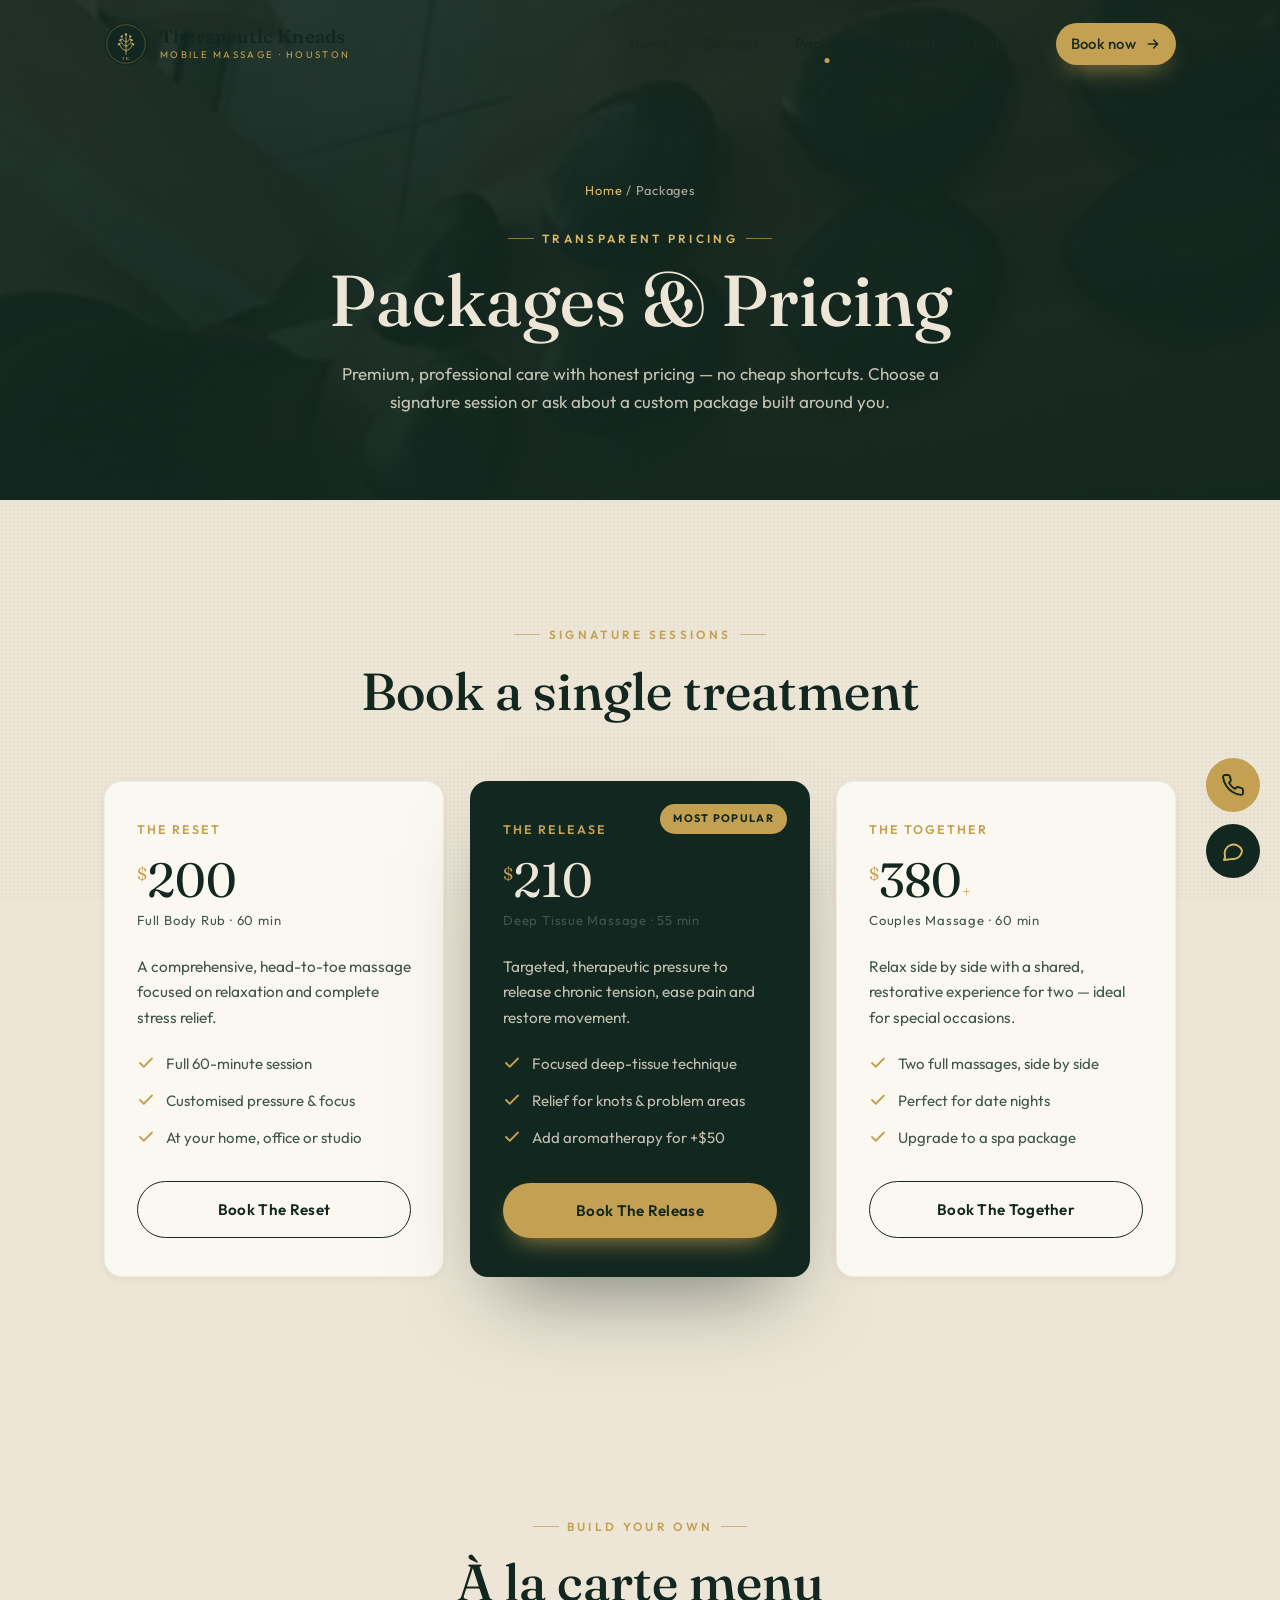
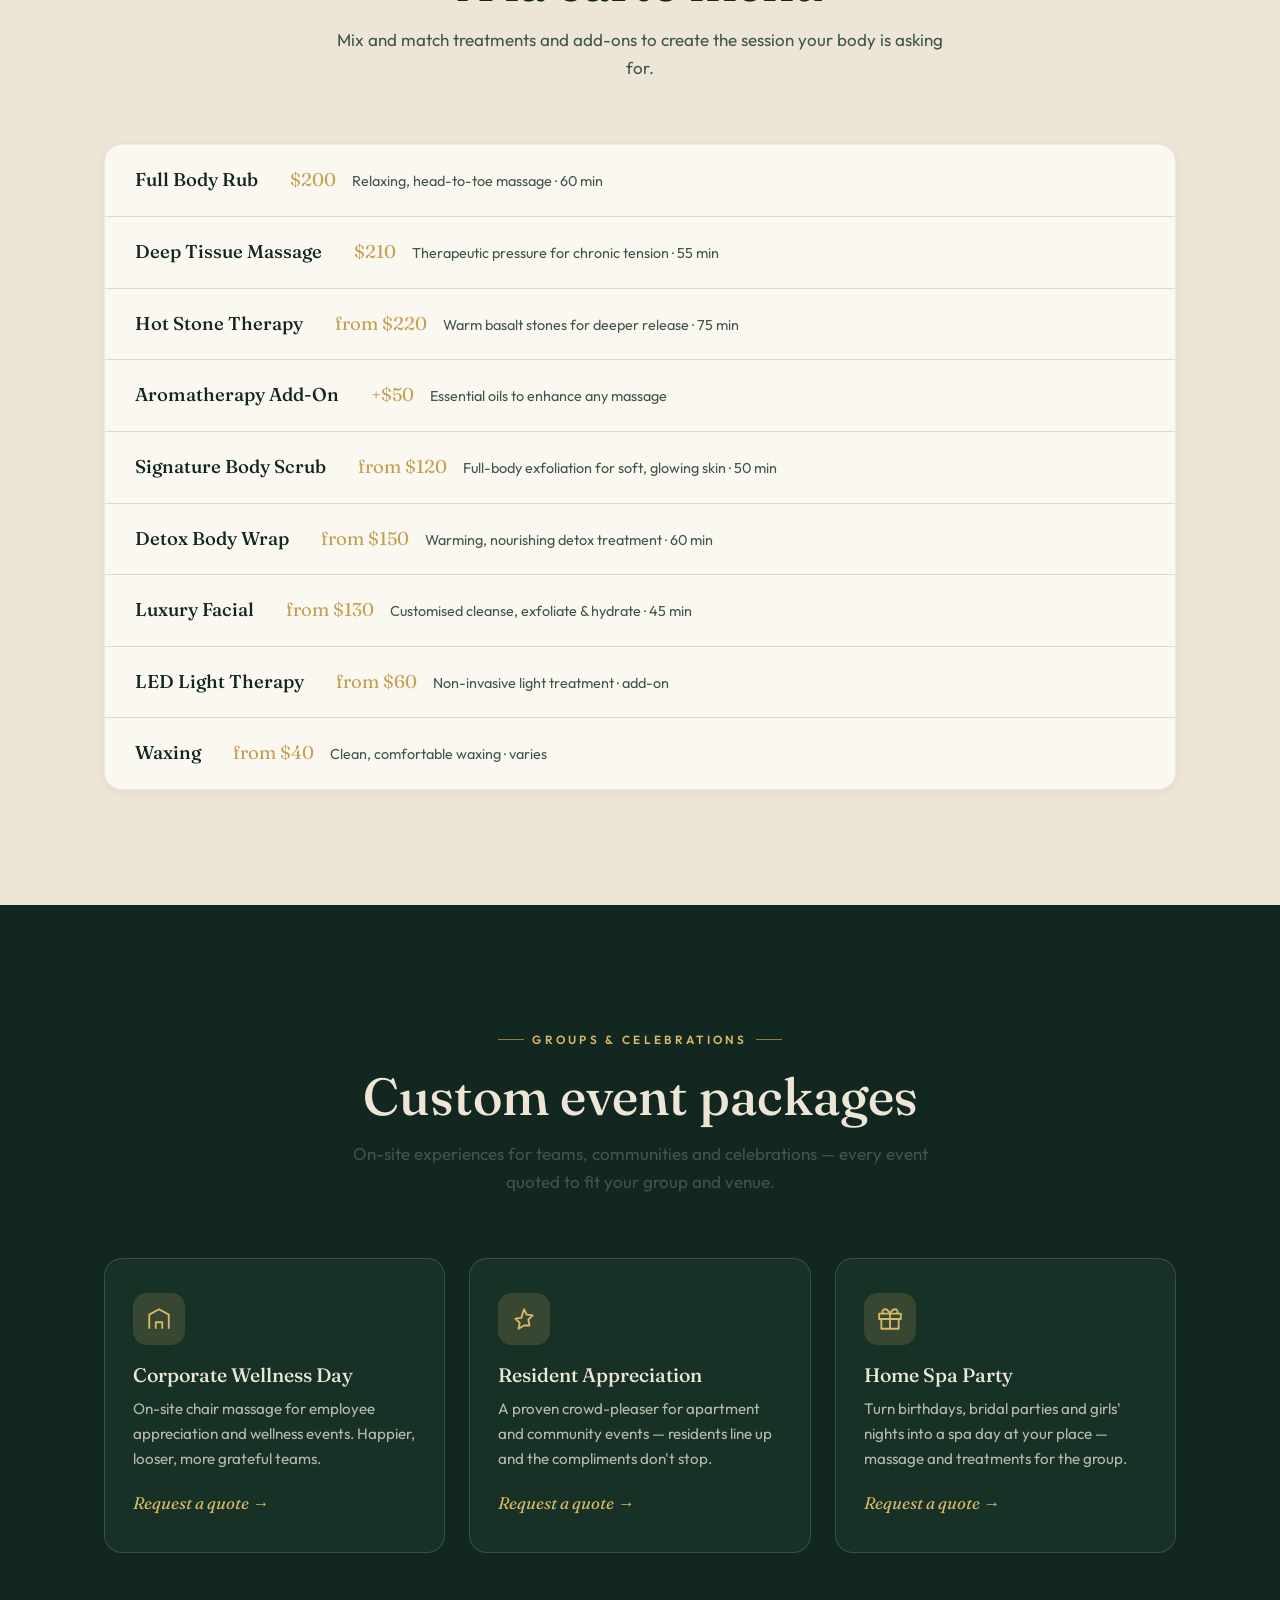
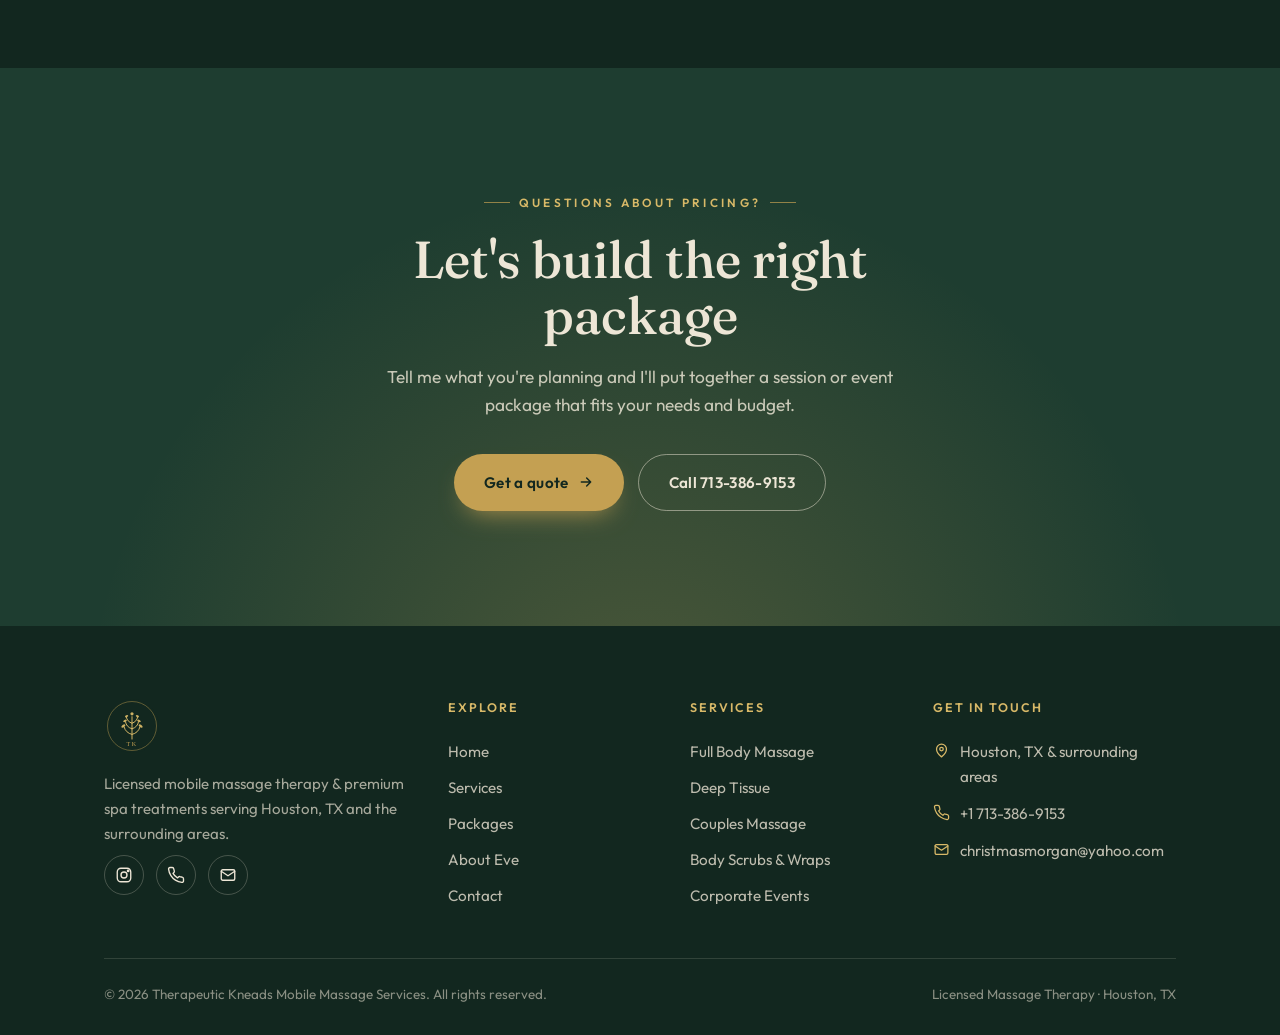
==== packages.html @ 40c8944b "Add files via upload" ====
<!DOCTYPE html>
<html lang="en">
<head>
  <meta charset="UTF-8" />
  <meta name="viewport" content="width=device-width, initial-scale=1.0" />
  <title>Packages &amp; Pricing | Therapeutic Kneads Mobile Massage in Houston, TX</title>
  <meta name="description" content="Massage and spa packages from Therapeutic Kneads in Houston — Full Body Rub $200, Deep Tissue $210, couples and event packages, plus à la carte add-ons. Premium, licensed, mobile care." />
  <link rel="icon" type="image/svg+xml" href="images/logo-mark.svg" />
  <link rel="preconnect" href="https://fonts.googleapis.com" />
  <link rel="preconnect" href="https://fonts.gstatic.com" crossorigin />
  <link href="https://fonts.googleapis.com/css2?family=Fraunces:ital,opsz,wght@0,9..144,400;0,9..144,500;0,9..144,600;1,9..144,400;1,9..144,500&family=Outfit:wght@300;400;500;600;700&display=swap" rel="stylesheet" />
  <link rel="stylesheet" href="css/style.css" />
</head>
<body>
  <div class="loader" aria-hidden="true"><img src="images/logo-mark.svg" alt="" /><span>Therapeutic Kneads</span></div>

  <header class="nav">
    <div class="wrap nav__inner">
      <a href="index.html" class="brand" aria-label="Therapeutic Kneads home">
        <img src="images/logo-mark.svg" alt="Therapeutic Kneads emblem" />
        <span class="brand__txt"><span class="brand__name">Therapeutic Kneads</span><span class="brand__sub">Mobile Massage · Houston</span></span>
      </a>
      <nav class="nav__links" aria-label="Primary">
        <a href="index.html">Home</a>
        <a href="services.html">Services</a>
        <a href="packages.html" class="active">Packages</a>
        <a href="about.html">About</a>
        <a href="contact.html">Contact</a>
        <a href="contact.html" class="btn btn-primary nav__cta">Book now
          <svg viewBox="0 0 24 24" fill="none" stroke="currentColor" stroke-width="2.2"><path d="M5 12h14M13 6l6 6-6 6" stroke-linecap="round" stroke-linejoin="round"/></svg>
        </a>
      </nav>
      <button class="nav__toggle" aria-label="Toggle menu"><span></span><span></span><span></span></button>
    </div>
  </header>

  <section class="page-hero">
    <div class="page-hero__bg"><img src="images/hot-stone.jpg" alt="" aria-hidden="true" /></div>
    <div class="wrap page-hero__inner">
      <div class="crumbs"><a href="index.html">Home</a> / Packages</div>
      <span class="eyebrow two">Transparent pricing</span>
      <h1>Packages &amp; Pricing</h1>
      <p>Premium, professional care with honest pricing — no cheap shortcuts. Choose a signature session or ask about a custom package built around you.</p>
    </div>
  </section>

  <!-- Signature pricing -->
  <section class="section">
    <div class="wrap">
      <div class="section-head center">
        <span class="eyebrow two">Signature sessions</span>
        <h2>Book a single treatment</h2>
      </div>
      <div class="price-grid">
        <article class="price reveal">
          <span class="price__name">The Reset</span>
          <div class="price__amt"><sup>$</sup>200</div>
          <div class="price__unit">Full Body Rub · 60 min</div>
          <p class="price__desc">A comprehensive, head-to-toe massage focused on relaxation and complete stress relief.</p>
          <ul>
            <li><svg viewBox="0 0 24 24" fill="none" stroke="currentColor" stroke-width="2.4"><path d="M20 6L9 17l-5-5" stroke-linecap="round" stroke-linejoin="round"/></svg>Full 60-minute session</li>
            <li><svg viewBox="0 0 24 24" fill="none" stroke="currentColor" stroke-width="2.4"><path d="M20 6L9 17l-5-5" stroke-linecap="round" stroke-linejoin="round"/></svg>Customised pressure &amp; focus</li>
            <li><svg viewBox="0 0 24 24" fill="none" stroke="currentColor" stroke-width="2.4"><path d="M20 6L9 17l-5-5" stroke-linecap="round" stroke-linejoin="round"/></svg>At your home, office or studio</li>
          </ul>
          <a href="contact.html" class="btn btn-ghost">Book The Reset</a>
        </article>

        <article class="price feat-card reveal" data-delay="1">
          <span class="price__tag">Most popular</span>
          <span class="price__name">The Release</span>
          <div class="price__amt"><sup>$</sup>210</div>
          <div class="price__unit">Deep Tissue Massage · 55 min</div>
          <p class="price__desc">Targeted, therapeutic pressure to release chronic tension, ease pain and restore movement.</p>
          <ul>
            <li><svg viewBox="0 0 24 24" fill="none" stroke="currentColor" stroke-width="2.4"><path d="M20 6L9 17l-5-5" stroke-linecap="round" stroke-linejoin="round"/></svg>Focused deep-tissue technique</li>
            <li><svg viewBox="0 0 24 24" fill="none" stroke="currentColor" stroke-width="2.4"><path d="M20 6L9 17l-5-5" stroke-linecap="round" stroke-linejoin="round"/></svg>Relief for knots &amp; problem areas</li>
            <li><svg viewBox="0 0 24 24" fill="none" stroke="currentColor" stroke-width="2.4"><path d="M20 6L9 17l-5-5" stroke-linecap="round" stroke-linejoin="round"/></svg>Add aromatherapy for +$50</li>
          </ul>
          <a href="contact.html" class="btn btn-primary">Book The Release</a>
        </article>

        <article class="price reveal" data-delay="2">
          <span class="price__name">The Together</span>
          <div class="price__amt"><sup>$</sup>380<span style="font-size:1rem;color:var(--gold)">+</span></div>
          <div class="price__unit">Couples Massage · 60 min</div>
          <p class="price__desc">Relax side by side with a shared, restorative experience for two — ideal for special occasions.</p>
          <ul>
            <li><svg viewBox="0 0 24 24" fill="none" stroke="currentColor" stroke-width="2.4"><path d="M20 6L9 17l-5-5" stroke-linecap="round" stroke-linejoin="round"/></svg>Two full massages, side by side</li>
            <li><svg viewBox="0 0 24 24" fill="none" stroke="currentColor" stroke-width="2.4"><path d="M20 6L9 17l-5-5" stroke-linecap="round" stroke-linejoin="round"/></svg>Perfect for date nights</li>
            <li><svg viewBox="0 0 24 24" fill="none" stroke="currentColor" stroke-width="2.4"><path d="M20 6L9 17l-5-5" stroke-linecap="round" stroke-linejoin="round"/></svg>Upgrade to a spa package</li>
          </ul>
          <a href="contact.html" class="btn btn-ghost">Book The Together</a>
        </article>
      </div>
    </div>
  </section>

  <!-- À la carte -->
  <section class="section reviews">
    <div class="wrap">
      <div class="section-head center">
        <span class="eyebrow two">Build your own</span>
        <h2>À la carte menu</h2>
        <p>Mix and match treatments and add-ons to create the session your body is asking for.</p>
      </div>
      <div class="menu reveal">
        <div class="menu__row"><h4>Full Body Rub</h4><span class="menu__dots"></span><span class="menu__price">$200</span><p>Relaxing, head-to-toe massage · 60 min</p></div>
        <div class="menu__row"><h4>Deep Tissue Massage</h4><span class="menu__dots"></span><span class="menu__price">$210</span><p>Therapeutic pressure for chronic tension · 55 min</p></div>
        <div class="menu__row"><h4>Hot Stone Therapy</h4><span class="menu__dots"></span><span class="menu__price">from $220</span><p>Warm basalt stones for deeper release · 75 min</p></div>
        <div class="menu__row"><h4>Aromatherapy Add-On</h4><span class="menu__dots"></span><span class="menu__price">+$50</span><p>Essential oils to enhance any massage</p></div>
        <div class="menu__row"><h4>Signature Body Scrub</h4><span class="menu__dots"></span><span class="menu__price">from $120</span><p>Full-body exfoliation for soft, glowing skin · 50 min</p></div>
        <div class="menu__row"><h4>Detox Body Wrap</h4><span class="menu__dots"></span><span class="menu__price">from $150</span><p>Warming, nourishing detox treatment · 60 min</p></div>
        <div class="menu__row"><h4>Luxury Facial</h4><span class="menu__dots"></span><span class="menu__price">from $130</span><p>Customised cleanse, exfoliate &amp; hydrate · 45 min</p></div>
        <div class="menu__row"><h4>LED Light Therapy</h4><span class="menu__dots"></span><span class="menu__price">from $60</span><p>Non-invasive light treatment · add-on</p></div>
        <div class="menu__row"><h4>Waxing</h4><span class="menu__dots"></span><span class="menu__price">from $40</span><p>Clean, comfortable waxing · varies</p></div>
      </div>
    </div>
  </section>

  <!-- Events / custom -->
  <section class="section events">
    <div class="wrap">
      <div class="section-head center">
        <span class="eyebrow two">Groups &amp; celebrations</span>
        <h2>Custom event packages</h2>
        <p>On-site experiences for teams, communities and celebrations — every event quoted to fit your group and venue.</p>
      </div>
      <div class="events__grid">
        <article class="event reveal">
          <div class="event__ic"><svg viewBox="0 0 24 24" fill="none" stroke="currentColor" stroke-width="1.7"><path d="M3 21V8l9-5 9 5v13" stroke-linejoin="round"/><path d="M9 21v-6h6v6" stroke-linejoin="round"/></svg></div>
          <h3>Corporate Wellness Day</h3>
          <p>On-site chair massage for employee appreciation and wellness events. Happier, looser, more grateful teams.</p>
          <span class="event__q">Request a quote →</span>
        </article>
        <article class="event reveal" data-delay="1">
          <div class="event__ic"><svg viewBox="0 0 24 24" fill="none" stroke="currentColor" stroke-width="1.7"><path d="M12 3l2.5 5 5.5.7-4 3.8 1 5.5L12 18l-5 3 1-5.5-4-3.8 5.5-.7z" stroke-linejoin="round"/></svg></div>
          <h3>Resident Appreciation</h3>
          <p>A proven crowd-pleaser for apartment and community events — residents line up and the compliments don't stop.</p>
          <span class="event__q">Request a quote →</span>
        </article>
        <article class="event reveal" data-delay="2">
          <div class="event__ic"><svg viewBox="0 0 24 24" fill="none" stroke="currentColor" stroke-width="1.7"><path d="M20 12v9H4v-9" stroke-linejoin="round"/><path d="M2 7h20v5H2z" stroke-linejoin="round"/><path d="M12 21V7M12 7S10 3 7.5 3 4 6 6 7M12 7s2-4 4.5-4S20 6 18 7" stroke-linejoin="round"/></svg></div>
          <h3>Home Spa Party</h3>
          <p>Turn birthdays, bridal parties and girls' nights into a spa day at your place — massage and treatments for the group.</p>
          <span class="event__q">Request a quote →</span>
        </article>
      </div>
    </div>
  </section>

  <!-- CTA -->
  <section class="section cta">
    <div class="wrap cta__inner">
      <span class="eyebrow two">Questions about pricing?</span>
      <h2>Let's build the right package</h2>
      <p>Tell me what you're planning and I'll put together a session or event package that fits your needs and budget.</p>
      <div class="cta__btns">
        <a href="contact.html" class="btn btn-primary">Get a quote
          <svg viewBox="0 0 24 24" fill="none" stroke="currentColor" stroke-width="2.2"><path d="M5 12h14M13 6l6 6-6 6" stroke-linecap="round" stroke-linejoin="round"/></svg>
        </a>
        <a href="tel:+17133869153" class="btn btn-light">Call 713-386-9153</a>
      </div>
    </div>
  </section>

  <!-- Footer -->
  <footer class="footer">
    <div class="wrap">
      <div class="footer__grid">
        <div class="footer__brand">
          <img src="images/logo-mark.svg" alt="Therapeutic Kneads emblem" />
          <p>Licensed mobile massage therapy &amp; premium spa treatments serving Houston, TX and the surrounding areas.</p>
          <div class="social">
            <a href="https://www.instagram.com/heavenly_hands_with_eve/" target="_blank" rel="noopener" aria-label="Instagram"><svg viewBox="0 0 24 24" fill="none" stroke="currentColor" stroke-width="1.8"><rect x="3" y="3" width="18" height="18" rx="5"/><circle cx="12" cy="12" r="4"/><circle cx="17.5" cy="6.5" r="1" fill="currentColor"/></svg></a>
            <a href="tel:+17133869153" aria-label="Call"><svg viewBox="0 0 24 24" fill="none" stroke="currentColor" stroke-width="1.8"><path d="M22 16.9v3a2 2 0 01-2.2 2 19.8 19.8 0 01-8.6-3.1 19.5 19.5 0 01-6-6A19.8 19.8 0 012.1 4.2 2 2 0 014 2h3a2 2 0 012 1.7c.1 1 .4 1.9.7 2.8a2 2 0 01-.5 2.1L8 9.9a16 16 0 006 6l1.3-1.3a2 2 0 012.1-.4c.9.3 1.8.6 2.8.7a2 2 0 011.7 2z" stroke-linecap="round" stroke-linejoin="round"/></svg></a>
            <a href="mailto:christmasmorgan@yahoo.com" aria-label="Email"><svg viewBox="0 0 24 24" fill="none" stroke="currentColor" stroke-width="1.8"><rect x="3" y="5" width="18" height="14" rx="2"/><path d="M3 7l9 6 9-6" stroke-linecap="round" stroke-linejoin="round"/></svg></a>
          </div>
        </div>
        <div><h5>Explore</h5><div class="footer__links"><a href="index.html">Home</a><a href="services.html">Services</a><a href="packages.html">Packages</a><a href="about.html">About Eve</a><a href="contact.html">Contact</a></div></div>
        <div><h5>Services</h5><div class="footer__links"><a href="services.html">Full Body Massage</a><a href="services.html">Deep Tissue</a><a href="services.html">Couples Massage</a><a href="services.html">Body Scrubs &amp; Wraps</a><a href="services.html">Corporate Events</a></div></div>
        <div>
          <h5>Get in touch</h5>
          <div class="footer__contact">
            <div><svg viewBox="0 0 24 24" fill="none" stroke="currentColor" stroke-width="1.8"><path d="M12 21s-7-5-7-11a7 7 0 0114 0c0 6-7 11-7 11z" stroke-linejoin="round"/><circle cx="12" cy="10" r="2.5"/></svg><span>Houston, TX &amp; surrounding areas</span></div>
            <div><svg viewBox="0 0 24 24" fill="none" stroke="currentColor" stroke-width="1.8"><path d="M22 16.9v3a2 2 0 01-2.2 2 19.8 19.8 0 01-8.6-3.1 19.5 19.5 0 01-6-6A19.8 19.8 0 012.1 4.2 2 2 0 014 2h3a2 2 0 012 1.7c.1 1 .4 1.9.7 2.8a2 2 0 01-.5 2.1L8 9.9a16 16 0 006 6l1.3-1.3a2 2 0 012.1-.4c.9.3 1.8.6 2.8.7a2 2 0 011.7 2z" stroke-linecap="round" stroke-linejoin="round"/></svg><a href="tel:+17133869153">+1 713-386-9153</a></div>
            <div><svg viewBox="0 0 24 24" fill="none" stroke="currentColor" stroke-width="1.8"><rect x="3" y="5" width="18" height="14" rx="2"/><path d="M3 7l9 6 9-6" stroke-linecap="round" stroke-linejoin="round"/></svg><a href="mailto:christmasmorgan@yahoo.com">christmasmorgan@yahoo.com</a></div>
          </div>
        </div>
      </div>
      <div class="footer__bottom">
        <span>© <span id="year">2026</span> Therapeutic Kneads Mobile Massage Services. All rights reserved.</span>
        <span>Licensed Massage Therapy · Houston, TX</span>
      </div>
    </div>
  </footer>

  <div class="floats">
    <a href="tel:+17133869153" class="float call" aria-label="Call us"><svg viewBox="0 0 24 24" fill="none" stroke="currentColor" stroke-width="1.9"><path d="M22 16.9v3a2 2 0 01-2.2 2 19.8 19.8 0 01-8.6-3.1 19.5 19.5 0 01-6-6A19.8 19.8 0 012.1 4.2 2 2 0 014 2h3a2 2 0 012 1.7c.1 1 .4 1.9.7 2.8a2 2 0 01-.5 2.1L8 9.9a16 16 0 006 6l1.3-1.3a2 2 0 012.1-.4c.9.3 1.8.6 2.8.7a2 2 0 011.7 2z" stroke-linecap="round" stroke-linejoin="round"/></svg></a>
    <a href="sms:+17133869153" class="float sms" aria-label="Text us"><svg viewBox="0 0 24 24" fill="none" stroke="currentColor" stroke-width="1.9"><path d="M21 11.5a8.4 8.4 0 01-9 8.4L3 21l1.1-3.3A8.4 8.4 0 1121 11.5z" stroke-linecap="round" stroke-linejoin="round"/></svg></a>
  </div>
  <button class="to-top" aria-label="Back to top"><svg viewBox="0 0 24 24" fill="none" stroke="currentColor" stroke-width="2.2"><path d="M12 19V5M6 11l6-6 6 6" stroke-linecap="round" stroke-linejoin="round"/></svg></button>

  <script src="js/script.js"></script>
</body>
</html>
---- css/style.css ----
/* =====================================================================
   THERAPEUTIC KNEADS MOBILE MASSAGE SERVICES
   Botanical-luxury design system
   Palette: deep pine / forest / eucalyptus / sage / gold / oat linen
   Type: Fraunces (display serif) + Outfit (body/ui)
   ===================================================================== */

/* ---------- Tokens ---------- */
:root{
  --pine:#12271f;        /* near-black green: dark sections, text */
  --forest:#1e3d30;      /* deep green */
  --moss:#3c5c48;        /* mid green */
  --euc:#6e8e74;         /* eucalyptus */
  --sage:#a9c0a6;        /* soft sage */
  --sage-soft:#cfddcb;   /* pale sage tint */
  --gold:#c4a052;        /* brand gold accent */
  --gold-2:#d8b968;      /* lighter gold */
  --oat:#ede6d6;         /* warm oat linen canvas */
  --oat-2:#e4dbc7;       /* deeper oat */
  --cream:#fbf8f1;       /* card cream */
  --ink:#182a22;         /* body text on light */
  --ink-soft:#40564c;    /* muted text on light */
  --line:rgba(18,39,31,.14);

  --shadow-sm:0 2px 10px rgba(18,39,31,.06);
  --shadow:0 18px 44px -22px rgba(18,39,31,.42);
  --shadow-lg:0 40px 80px -30px rgba(18,39,31,.55);

  --serif:"Fraunces",Georgia,"Times New Roman",serif;
  --sans:"Outfit",system-ui,-apple-system,"Segoe UI",sans-serif;

  --wrap:1200px;
  --gutter:clamp(20px,5vw,64px);
  --radius:18px;
  --arch:120px;          /* arched frame top radius */
  --ease:cubic-bezier(.22,.61,.36,1);
}

/* ---------- Reset ---------- */
*{margin:0;padding:0;box-sizing:border-box}
html{scroll-behavior:smooth;-webkit-text-size-adjust:100%}
body{
  font-family:var(--sans);
  color:var(--ink);
  background:var(--oat);
  line-height:1.65;
  font-size:17px;
  overflow-x:hidden;
  -webkit-font-smoothing:antialiased;
}
img{max-width:100%;display:block}
a{color:inherit;text-decoration:none}
button{font-family:inherit;cursor:pointer;border:none;background:none}
ul{list-style:none}
h1,h2,h3,h4{font-family:var(--serif);font-weight:500;line-height:1.08;color:var(--pine);font-optical-sizing:auto}

/* subtle linen grain over the whole canvas */
body::before{
  content:"";position:fixed;inset:0;z-index:0;pointer-events:none;opacity:.5;
  background-image:radial-gradient(rgba(18,39,31,.045) 1px,transparent 1px);
  background-size:4px 4px;
}
body>*{position:relative;z-index:1}

/* ---------- Layout helpers ---------- */
.wrap{max-width:var(--wrap);margin:0 auto;padding:0 var(--gutter)}
.section{padding:clamp(64px,9vw,124px) 0}
.center{text-align:center}
.eyebrow{
  font-family:var(--sans);font-weight:600;font-size:.74rem;letter-spacing:.28em;
  text-transform:uppercase;color:var(--gold);display:inline-flex;align-items:center;gap:.6em;
}
.eyebrow::before,.eyebrow.two::after{content:"";width:26px;height:1px;background:var(--gold);opacity:.7}
.eyebrow.two{gap:.7em}
h1{font-size:clamp(2.6rem,6vw,4.5rem)}
h2{font-size:clamp(2rem,4.2vw,3.25rem)}
h3{font-size:1.42rem}
.lead{font-size:1.12rem;color:var(--ink-soft);max-width:60ch}
.section-head{max-width:none;margin-bottom:clamp(38px,5vw,62px)}
.section-head .eyebrow{margin-bottom:18px}
.section-head p{color:var(--ink-soft);max-width:56ch;margin-top:16px}
.section-head.center p{margin-left:auto;margin-right:auto}

/* botanical divider */
.sprig{display:flex;align-items:center;justify-content:center;gap:14px;color:var(--gold);margin:20px 0}
.sprig span{height:1px;width:60px;background:linear-gradient(90deg,transparent,var(--gold))}
.sprig span:last-child{background:linear-gradient(90deg,var(--gold),transparent)}
.sprig svg{width:20px;height:20px}

/* ---------- Buttons ---------- */
.btn{
  display:inline-flex;align-items:center;gap:.6em;font-family:var(--sans);font-weight:600;
  font-size:.95rem;letter-spacing:.02em;padding:15px 30px;border-radius:100px;
  transition:transform .35s var(--ease),box-shadow .35s var(--ease),background .35s,color .35s;
  position:relative;white-space:nowrap;
}
.btn svg{width:16px;height:16px;transition:transform .35s var(--ease)}
.btn-primary{background:var(--gold);color:var(--pine);box-shadow:0 12px 26px -12px rgba(196,160,82,.9)}
.btn-primary:hover{transform:translateY(-3px);background:var(--gold-2);box-shadow:0 20px 34px -12px rgba(196,160,82,.95)}
.btn-primary:hover svg{transform:translateX(4px)}
.btn-dark{background:var(--pine);color:var(--oat)}
.btn-dark:hover{transform:translateY(-3px);background:var(--forest);box-shadow:var(--shadow)}
.btn-ghost{border:1.5px solid var(--pine);color:var(--pine)}
.btn-ghost:hover{background:var(--pine);color:var(--oat);transform:translateY(-3px)}
.btn-light{border:1.5px solid rgba(237,230,214,.5);color:var(--oat)}
.btn-light:hover{background:var(--oat);color:var(--pine);transform:translateY(-3px)}

/* ---------- Loader ---------- */
.loader{
  position:fixed;inset:0;z-index:2000;background:var(--pine);
  display:flex;align-items:center;justify-content:center;flex-direction:column;gap:18px;
  transition:opacity .7s ease,visibility .7s ease;
}
.loader img{width:76px;animation:breathe 2.4s ease-in-out infinite}
.loader span{font-family:var(--sans);font-size:.72rem;letter-spacing:.36em;text-transform:uppercase;color:var(--gold-2)}
@keyframes breathe{0%,100%{transform:scale(1);opacity:.85}50%{transform:scale(1.08);opacity:1}}
body.loaded .loader{opacity:0;visibility:hidden}

/* ---------- Navigation ---------- */
.nav{
  position:fixed;top:0;left:0;right:0;z-index:1000;
  transition:background .4s var(--ease),box-shadow .4s var(--ease),padding .4s var(--ease);
  padding:22px 0;
}
.nav.scrolled{background:rgba(237,230,214,.9);backdrop-filter:blur(14px);box-shadow:0 1px 0 var(--line);padding:12px 0}
.nav__inner{display:flex;align-items:center;justify-content:space-between;gap:20px}
.brand{display:flex;align-items:center;gap:12px}
.brand img{width:44px;height:44px;transition:transform .4s var(--ease)}
.brand:hover img{transform:rotate(-6deg)}
.brand__txt{display:flex;flex-direction:column;line-height:1}
.brand__name{font-family:var(--serif);font-size:1.16rem;color:var(--pine);font-weight:600;letter-spacing:.01em}
.brand__sub{font-family:var(--sans);font-size:.6rem;letter-spacing:.24em;text-transform:uppercase;color:var(--gold);margin-top:4px}
.nav__links{display:flex;align-items:center;gap:6px}
.nav__links a{
  font-size:.93rem;font-weight:500;color:var(--ink);padding:9px 15px;border-radius:100px;
  transition:color .3s,background .3s;position:relative;
}
.nav__links a:hover{color:var(--pine)}
.nav__links a.active{color:var(--pine)}
.nav__links a.active::after{content:"";position:absolute;bottom:2px;left:50%;transform:translateX(-50%);width:5px;height:5px;border-radius:50%;background:var(--gold)}
.nav__cta{margin-left:8px}
.nav__toggle{display:none;flex-direction:column;gap:5px;padding:8px}
.nav__toggle span{width:26px;height:2px;background:var(--pine);border-radius:2px;transition:.35s var(--ease)}
.nav__toggle.open span:nth-child(1){transform:translateY(7px) rotate(45deg)}
.nav__toggle.open span:nth-child(2){opacity:0}
.nav__toggle.open span:nth-child(3){transform:translateY(-7px) rotate(-45deg)}

/* ---------- Hero ---------- */
.hero{position:relative;padding:clamp(120px,17vh,180px) 0 clamp(60px,8vw,96px);overflow:hidden}
.hero__grid{display:grid;grid-template-columns:1.05fr .95fr;gap:clamp(30px,5vw,70px);align-items:center}
.hero__eyebrow{margin-bottom:24px}
.hero h1{margin-bottom:26px}
.hero h1 em{font-style:italic;color:var(--moss)}
.hero__lead{font-size:1.18rem;color:var(--ink-soft);max-width:46ch;margin-bottom:34px}
.hero__cta{display:flex;flex-wrap:wrap;gap:14px;margin-bottom:34px}
.hero__meta{display:flex;flex-wrap:wrap;gap:26px;align-items:center;padding-top:26px;border-top:1px solid var(--line)}
.hero__meta div{display:flex;flex-direction:column}
.hero__meta b{font-family:var(--serif);font-size:1.7rem;color:var(--pine);line-height:1}
.hero__meta small{font-size:.78rem;letter-spacing:.04em;color:var(--ink-soft);margin-top:5px}

/* arched portrait frame — the signature spa-doorway shape */
.hero__media{position:relative}
.arch{
  position:relative;border-radius:var(--arch) var(--arch) 22px 22px;overflow:hidden;
  box-shadow:var(--shadow-lg);isolation:isolate;
}
.arch::after{content:"";position:absolute;inset:0;border-radius:inherit;border:1px solid rgba(237,230,214,.35);mix-blend-mode:overlay}
.arch img{width:100%;height:100%;object-fit:cover;aspect-ratio:4/5}
.hero__media .arch img{aspect-ratio:4/4.6}
/* floating review chip */
.chip{
  position:absolute;left:-18px;bottom:34px;background:var(--cream);border-radius:16px;
  padding:14px 18px;box-shadow:var(--shadow);display:flex;align-items:center;gap:12px;
  max-width:230px;animation:floaty 5s ease-in-out infinite;
}
.chip__stars{color:var(--gold);font-size:.8rem;letter-spacing:2px}
.chip b{font-family:var(--serif);font-size:1.15rem;color:var(--pine);display:block;line-height:1}
.chip small{font-size:.72rem;color:var(--ink-soft)}
.chip__g{width:34px;height:34px;border-radius:50%;background:var(--pine);color:var(--gold);display:flex;align-items:center;justify-content:center;font-family:var(--serif);font-size:1rem;flex-shrink:0}
@keyframes floaty{0%,100%{transform:translateY(0)}50%{transform:translateY(-9px)}}
.leaf-accent{position:absolute;z-index:-1;opacity:.5;color:var(--euc)}
.leaf-accent.tr{top:-30px;right:-20px;width:120px}
.leaf-accent.bl{bottom:-30px;left:10px;width:90px;transform:rotate(160deg)}

/* ---------- Trust strip ---------- */
.trust{background:var(--pine);color:var(--oat)}
.trust .wrap{display:flex;flex-wrap:wrap;justify-content:space-between;gap:22px;padding-top:26px;padding-bottom:26px}
.trust__item{display:flex;align-items:center;gap:12px;font-size:.92rem;letter-spacing:.02em}
.trust__item svg{width:22px;height:22px;color:var(--gold-2);flex-shrink:0}
.trust__item b{font-weight:600;color:#fff}

/* ---------- Intro split ---------- */
.intro__grid{display:grid;grid-template-columns:.9fr 1.1fr;gap:clamp(34px,6vw,80px);align-items:center}
.intro__media{position:relative}
.intro__media .arch{border-radius:22px 22px var(--arch) var(--arch)}
.intro__media .arch img{aspect-ratio:4/4.4}
.intro__badge{
  position:absolute;right:-16px;top:28px;background:var(--gold);color:var(--pine);
  width:104px;height:104px;border-radius:50%;display:flex;flex-direction:column;align-items:center;
  justify-content:center;text-align:center;box-shadow:var(--shadow);font-family:var(--serif);
}
.intro__badge b{font-size:1.9rem;line-height:1}
.intro__badge small{font-family:var(--sans);font-size:.58rem;letter-spacing:.14em;text-transform:uppercase;margin-top:3px;font-weight:600}
.intro h2{margin-bottom:22px}
.intro p{color:var(--ink-soft);margin-bottom:18px;max-width:56ch}
.intro__sign{font-family:var(--serif);font-style:italic;font-size:1.5rem;color:var(--moss);margin-top:10px}
.intro__sign small{display:block;font-family:var(--sans);font-style:normal;font-size:.72rem;letter-spacing:.2em;text-transform:uppercase;color:var(--ink-soft);margin-top:6px}

/* ---------- Service cards ---------- */
.svc-grid{display:grid;grid-template-columns:repeat(3,1fr);gap:26px}
.svc{
  background:var(--cream);border-radius:var(--radius);overflow:hidden;box-shadow:var(--shadow-sm);
  transition:transform .5s var(--ease),box-shadow .5s var(--ease);display:flex;flex-direction:column;
  border:1px solid rgba(18,39,31,.05);
}
.svc:hover{transform:translateY(-8px);box-shadow:var(--shadow)}
.svc__media{aspect-ratio:16/11;overflow:hidden;position:relative}
.svc__media img{width:100%;height:100%;object-fit:cover;transition:transform .8s var(--ease)}
.svc:hover .svc__media img{transform:scale(1.07)}
.svc__body{padding:26px 26px 30px;display:flex;flex-direction:column;flex:1}
.svc__meta{display:flex;justify-content:space-between;align-items:baseline;margin-bottom:8px}
.svc__price{font-family:var(--serif);font-size:1.28rem;color:var(--gold)}
.svc__time{font-size:.76rem;letter-spacing:.12em;text-transform:uppercase;color:var(--ink-soft)}
.svc h3{margin-bottom:10px}
.svc p{font-size:.96rem;color:var(--ink-soft);margin-bottom:20px;flex:1}
.svc__link{font-weight:600;font-size:.9rem;color:var(--pine);display:inline-flex;align-items:center;gap:.5em;transition:gap .3s}
.svc__link span{color:var(--gold);transition:transform .3s}
.svc:hover .svc__link span{transform:translateX(5px)}

/* ---------- Steps (real sequence: how mobile works) ---------- */
.steps{background:var(--forest);color:var(--oat);position:relative;overflow:hidden}
.steps::before{content:"";position:absolute;inset:0;background:radial-gradient(circle at 80% 10%,rgba(110,142,116,.28),transparent 55%);pointer-events:none}
.steps .eyebrow{color:var(--gold-2)}
.steps h2{color:var(--oat)}
.steps__grid{display:grid;grid-template-columns:repeat(3,1fr);gap:24px;margin-top:52px}
.step{position:relative;padding:34px 28px;border:1px solid rgba(237,230,214,.16);border-radius:var(--radius);background:rgba(18,39,31,.35);transition:border-color .4s,transform .4s var(--ease)}
.step:hover{border-color:rgba(216,185,104,.6);transform:translateY(-6px)}
.step__num{font-family:var(--serif);font-size:2.7rem;color:var(--gold-2);line-height:1;margin-bottom:18px;display:block}
.step h3{color:var(--oat);margin-bottom:10px;font-size:1.3rem}
.step p{color:rgba(237,230,214,.72);font-size:.96rem}
.step__line{position:absolute;top:52px;right:-13px;width:26px;height:1px;background:rgba(216,185,104,.5);z-index:2}
.step:last-child .step__line{display:none}

/* ---------- Why / features ---------- */
.why__grid{display:grid;grid-template-columns:repeat(4,1fr);gap:24px;margin-top:20px}
.feat{padding:32px 26px;background:var(--cream);border-radius:var(--radius);box-shadow:var(--shadow-sm);transition:transform .45s var(--ease),box-shadow .45s var(--ease);border:1px solid rgba(18,39,31,.05)}
.feat:hover{transform:translateY(-6px);box-shadow:var(--shadow)}
.feat__ic{width:56px;height:56px;border-radius:15px;background:var(--sage-soft);display:flex;align-items:center;justify-content:center;margin-bottom:20px;color:var(--moss)}
.feat__ic svg{width:28px;height:28px}
.feat h3{font-size:1.18rem;margin-bottom:10px}
.feat p{font-size:.93rem;color:var(--ink-soft)}

/* ---------- Praise marquee ---------- */
.marquee{background:var(--oat-2);padding:22px 0;overflow:hidden;border-top:1px solid var(--line);border-bottom:1px solid var(--line)}
.marquee__track{display:flex;gap:52px;width:max-content;animation:scrollx 34s linear infinite}
.marquee:hover .marquee__track{animation-play-state:paused}
.marquee__item{display:flex;align-items:center;gap:16px;font-family:var(--serif);font-style:italic;font-size:1.22rem;color:var(--moss);white-space:nowrap}
.marquee__item::before{content:"✦";font-style:normal;color:var(--gold);font-size:.9rem}
@keyframes scrollx{to{transform:translateX(-50%)}}

/* ---------- Testimonials (real Google reviews) ---------- */
.reviews{background:var(--oat)}
.rev-grid{display:grid;grid-template-columns:repeat(3,1fr);gap:24px}
.rev{background:var(--cream);border-radius:var(--radius);padding:30px 28px;box-shadow:var(--shadow-sm);display:flex;flex-direction:column;border:1px solid rgba(18,39,31,.05);transition:transform .45s var(--ease),box-shadow .45s var(--ease)}
.rev:hover{transform:translateY(-6px);box-shadow:var(--shadow)}
.rev__top{display:flex;align-items:center;gap:14px;margin-bottom:18px}
.rev__av{width:46px;height:46px;border-radius:50%;background:var(--forest);color:var(--gold-2);display:flex;align-items:center;justify-content:center;font-family:var(--serif);font-size:1.2rem;flex-shrink:0}
.rev__who b{display:block;font-family:var(--sans);font-weight:600;font-size:.98rem;color:var(--pine)}
.rev__who small{font-size:.74rem;color:var(--ink-soft);display:flex;align-items:center;gap:5px}
.rev__stars{color:var(--gold);letter-spacing:2px;font-size:.86rem;margin-bottom:12px}
.rev p{font-size:.99rem;color:var(--ink-soft);line-height:1.6;flex:1}
.rev__g{margin-top:18px;padding-top:14px;border-top:1px solid var(--line);font-size:.74rem;color:var(--ink-soft);display:flex;align-items:center;gap:7px}
.rev__g svg{width:15px;height:15px}

/* ---------- Stats band ---------- */
.stats{background:var(--pine);color:var(--oat)}
.stats__grid{display:grid;grid-template-columns:repeat(4,1fr);gap:24px;text-align:center}
.stat b{font-family:var(--serif);font-size:clamp(2.4rem,4.5vw,3.4rem);color:var(--gold-2);display:block;line-height:1}
.stat small{font-size:.82rem;letter-spacing:.06em;color:rgba(237,230,214,.75);margin-top:10px;display:block}
.stat+.stat{position:relative}
.stats__grid .stat:not(:first-child)::before{content:"";position:absolute;left:-12px;top:10%;height:80%;width:1px;background:rgba(237,230,214,.16)}

/* ---------- CTA band ---------- */
.cta{position:relative;overflow:hidden;background:var(--forest);color:var(--oat);text-align:center}
.cta::before{content:"";position:absolute;inset:0;background:radial-gradient(circle at 50% 120%,rgba(196,160,82,.28),transparent 60%)}
.cta__inner{position:relative;max-width:680px;margin:0 auto}
.cta .eyebrow{color:var(--gold-2)}
.cta h2{color:var(--oat);margin:18px 0 20px}
.cta p{color:rgba(237,230,214,.82);margin-bottom:34px;font-size:1.08rem}
.cta__btns{display:flex;gap:14px;justify-content:center;flex-wrap:wrap}

/* ---------- Page hero (interior pages) ---------- */
.page-hero{position:relative;padding:clamp(140px,20vh,200px) 0 clamp(50px,7vw,84px);text-align:center;overflow:hidden;background:var(--pine)}
.page-hero__bg{position:absolute;inset:0;z-index:0}
.page-hero__bg img{width:100%;height:100%;object-fit:cover;opacity:.32}
.page-hero::after{content:"";position:absolute;inset:0;background:linear-gradient(180deg,rgba(18,39,31,.72),rgba(18,39,31,.9))}
.page-hero__inner{position:relative;z-index:2}
.page-hero .crumbs{font-size:.8rem;letter-spacing:.06em;color:rgba(237,230,214,.7);margin-bottom:18px}
.page-hero .crumbs a{color:var(--gold-2)}
.page-hero .eyebrow{color:var(--gold-2)}
.page-hero h1{color:var(--oat);margin:14px 0 0}
.page-hero p{color:rgba(237,230,214,.82);max-width:60ch;margin:20px auto 0}

/* ---------- Pricing (packages) ---------- */
.price-grid{display:grid;grid-template-columns:repeat(3,1fr);gap:26px;align-items:stretch}
.price{
  background:var(--cream);border-radius:var(--radius);padding:38px 32px;box-shadow:var(--shadow-sm);
  display:flex;flex-direction:column;border:1px solid rgba(18,39,31,.06);position:relative;
  transition:transform .45s var(--ease),box-shadow .45s var(--ease);
}
.price:hover{transform:translateY(-8px);box-shadow:var(--shadow)}
.price.feat-card{background:var(--pine);color:var(--oat);box-shadow:var(--shadow-lg);transform:scale(1.03)}
.price.feat-card:hover{transform:scale(1.03) translateY(-8px)}
.price.feat-card h3,.price.feat-card .price__amt{color:var(--oat)}
.price.feat-card .price__desc,.price.feat-card li{color:rgba(237,230,214,.8)}
.price__tag{position:absolute;top:22px;right:22px;background:var(--gold);color:var(--pine);font-size:.68rem;font-weight:700;letter-spacing:.12em;text-transform:uppercase;padding:6px 13px;border-radius:100px}
.price__name{font-family:var(--sans);font-weight:600;letter-spacing:.16em;text-transform:uppercase;font-size:.78rem;color:var(--gold);margin-bottom:16px}
.price__amt{font-family:var(--serif);font-size:3rem;color:var(--pine);line-height:1;margin-bottom:6px}
.price__amt sup{font-size:1.1rem;vertical-align:super;color:var(--gold)}
.price__unit{font-size:.82rem;color:var(--ink-soft);letter-spacing:.06em;margin-bottom:22px}
.price__desc{font-size:.96rem;color:var(--ink-soft);margin-bottom:22px}
.price ul{display:flex;flex-direction:column;gap:12px;margin-bottom:30px;flex:1}
.price li{display:flex;gap:11px;font-size:.94rem;color:var(--ink-soft);align-items:flex-start}
.price li svg{width:18px;height:18px;color:var(--gold);flex-shrink:0;margin-top:2px}
.price .btn{width:100%;justify-content:center}

/* à la carte list */
.menu{background:var(--cream);border-radius:var(--radius);overflow:hidden;box-shadow:var(--shadow-sm);border:1px solid rgba(18,39,31,.06)}
.menu__row{display:flex;align-items:baseline;gap:16px;padding:20px 30px;border-bottom:1px solid var(--line)}
.menu__row:last-child{border-bottom:none}
.menu__row h4{font-family:var(--serif);font-size:1.16rem;color:var(--pine);white-space:nowrap}
.menu__dots{flex:1;border-bottom:1px dotted rgba(18,39,31,.28);transform:translateY(-4px)}
.menu__price{font-family:var(--serif);font-size:1.16rem;color:var(--gold);white-space:nowrap}
.menu__row p{flex-basis:100%;font-size:.9rem;color:var(--ink-soft);margin-top:4px}

/* events cards (custom quote) */
.events{background:var(--pine);color:var(--oat)}
.events .eyebrow{color:var(--gold-2)}
.events h2{color:var(--oat)}
.events__grid{display:grid;grid-template-columns:repeat(3,1fr);gap:24px;margin-top:20px}
.event{padding:34px 28px;border:1px solid rgba(237,230,214,.16);border-radius:var(--radius);background:rgba(30,61,48,.5);transition:transform .4s var(--ease),border-color .4s}
.event:hover{transform:translateY(-6px);border-color:rgba(216,185,104,.55)}
.event__ic{width:52px;height:52px;border-radius:14px;background:rgba(216,185,104,.16);display:flex;align-items:center;justify-content:center;color:var(--gold-2);margin-bottom:20px}
.event__ic svg{width:26px;height:26px}
.event h3{color:var(--oat);margin-bottom:10px;font-size:1.22rem}
.event p{color:rgba(237,230,214,.75);font-size:.95rem;margin-bottom:18px}
.event__q{font-family:var(--serif);font-style:italic;color:var(--gold-2);font-size:1.05rem}

/* ---------- About specifics ---------- */
.story__grid{display:grid;grid-template-columns:.85fr 1.15fr;gap:clamp(34px,6vw,76px);align-items:center}
.story__media{position:relative}
.story__media .arch{border-radius:var(--arch) var(--arch) 22px 22px}
.story__media .arch img{aspect-ratio:4/5}
.story h2{margin-bottom:8px}
.story p{color:var(--ink-soft);margin-bottom:18px;max-width:58ch}
.mv-grid{display:grid;grid-template-columns:1fr 1fr;gap:24px}
.mv{padding:38px 34px;border-radius:var(--radius);background:var(--cream);box-shadow:var(--shadow-sm);border:1px solid rgba(18,39,31,.05)}
.mv__ic{width:52px;height:52px;border-radius:14px;background:var(--sage-soft);color:var(--moss);display:flex;align-items:center;justify-content:center;margin-bottom:20px}
.mv__ic svg{width:26px;height:26px}
.mv h3{margin-bottom:12px}
.mv p{color:var(--ink-soft);font-size:.98rem}
.values{display:grid;grid-template-columns:repeat(4,1fr);gap:22px;margin-top:20px}
.value{text-align:center;padding:20px}
.value__ic{width:64px;height:64px;border-radius:50%;background:var(--pine);color:var(--gold-2);display:flex;align-items:center;justify-content:center;margin:0 auto 18px}
.value__ic svg{width:30px;height:30px}
.value h4{font-family:var(--serif);font-size:1.14rem;margin-bottom:8px}
.value p{font-size:.9rem;color:var(--ink-soft)}

/* gallery */
.gallery{display:grid;grid-template-columns:repeat(4,1fr);grid-auto-rows:190px;gap:16px}
.gallery__item{overflow:hidden;border-radius:14px;box-shadow:var(--shadow-sm)}
.gallery__item img{width:100%;height:100%;object-fit:cover;transition:transform .8s var(--ease)}
.gallery__item:hover img{transform:scale(1.08)}
.gallery__item.tall{grid-row:span 2}
.gallery__item.wide{grid-column:span 2}

/* ---------- Contact ---------- */
.contact__grid{display:grid;grid-template-columns:.9fr 1.1fr;gap:clamp(30px,5vw,56px);align-items:start}
.info-card{background:var(--pine);color:var(--oat);border-radius:var(--radius);padding:40px 36px;box-shadow:var(--shadow)}
.info-card h3{color:var(--oat);margin-bottom:8px}
.info-card>p{color:rgba(237,230,214,.75);margin-bottom:28px;font-size:.96rem}
.info-row{display:flex;gap:16px;align-items:flex-start;padding:18px 0;border-top:1px solid rgba(237,230,214,.14)}
.info-row:first-of-type{border-top:none}
.info-row__ic{width:44px;height:44px;border-radius:12px;background:rgba(216,185,104,.16);color:var(--gold-2);display:flex;align-items:center;justify-content:center;flex-shrink:0}
.info-row__ic svg{width:20px;height:20px}
.info-row b{display:block;font-family:var(--sans);font-weight:600;font-size:.75rem;letter-spacing:.14em;text-transform:uppercase;color:var(--gold-2);margin-bottom:4px}
.info-row a,.info-row span{color:var(--oat);font-size:1rem;word-break:break-word}
.info-row a:hover{color:var(--gold-2)}
.hours{margin-top:26px;padding-top:22px;border-top:1px solid rgba(237,230,214,.14)}
.hours h4{font-family:var(--sans);font-weight:600;font-size:.75rem;letter-spacing:.14em;text-transform:uppercase;color:var(--gold-2);margin-bottom:14px}
.hours__row{display:flex;justify-content:space-between;font-size:.92rem;padding:6px 0;color:rgba(237,230,214,.85)}
.hours__row.today{color:#fff;font-weight:600}
.hours__row.today span:last-child{color:var(--gold-2)}

.form-card{background:var(--cream);border-radius:var(--radius);padding:40px 36px;box-shadow:var(--shadow-sm);border:1px solid rgba(18,39,31,.06)}
.form-card h3{margin-bottom:6px}
.form-card>p{color:var(--ink-soft);margin-bottom:26px;font-size:.96rem}
.field{margin-bottom:20px}
.field label{display:block;font-size:.82rem;font-weight:600;letter-spacing:.04em;color:var(--pine);margin-bottom:8px}
.field input,.field select,.field textarea{
  width:100%;padding:14px 16px;border:1.5px solid var(--line);border-radius:12px;background:#fff;
  font-family:var(--sans);font-size:.98rem;color:var(--ink);transition:border-color .3s,box-shadow .3s;
}
.field input:focus,.field select:focus,.field textarea:focus{outline:none;border-color:var(--gold);box-shadow:0 0 0 4px rgba(196,160,82,.14)}
.field textarea{resize:vertical;min-height:130px}
.field-row{display:grid;grid-template-columns:1fr 1fr;gap:18px}
.form-note{font-size:.82rem;color:var(--ink-soft);margin-top:8px}
.map-embed{margin-top:26px;border-radius:var(--radius);overflow:hidden;box-shadow:var(--shadow-sm);border:1px solid var(--line);line-height:0}
.map-embed iframe{width:100%;height:320px;border:0}

/* ---------- FAQ ---------- */
.faq{max-width:820px;margin:0 auto}
.faq__item{background:var(--cream);border-radius:14px;margin-bottom:14px;box-shadow:var(--shadow-sm);overflow:hidden;border:1px solid rgba(18,39,31,.05)}
.faq__q{width:100%;display:flex;justify-content:space-between;align-items:center;gap:20px;padding:22px 26px;text-align:left;font-family:var(--serif);font-size:1.16rem;color:var(--pine)}
.faq__q span{width:26px;height:26px;border-radius:50%;background:var(--sage-soft);color:var(--moss);display:flex;align-items:center;justify-content:center;flex-shrink:0;transition:transform .4s var(--ease),background .3s}
.faq__item.open .faq__q span{transform:rotate(45deg);background:var(--gold);color:var(--pine)}
.faq__a{max-height:0;overflow:hidden;transition:max-height .45s var(--ease)}
.faq__a p{padding:0 26px 24px;color:var(--ink-soft);font-size:.98rem}

/* ---------- Footer ---------- */
.footer{background:var(--pine);color:var(--oat);padding:72px 0 30px}
.footer__grid{display:grid;grid-template-columns:1.5fr 1fr 1fr 1.2fr;gap:40px;margin-bottom:50px}
.footer__brand img{width:56px;margin-bottom:18px}
.footer__brand p{color:rgba(237,230,214,.68);font-size:.94rem;max-width:34ch}
.footer h5{font-family:var(--sans);font-weight:600;font-size:.78rem;letter-spacing:.16em;text-transform:uppercase;color:var(--gold-2);margin-bottom:20px}
.footer__links{display:flex;flex-direction:column;gap:11px}
.footer__links a,.footer__contact a{color:rgba(237,230,214,.78);font-size:.95rem;transition:color .3s}
.footer__links a:hover,.footer__contact a:hover{color:var(--gold-2)}
.footer__contact{display:flex;flex-direction:column;gap:12px;font-size:.95rem;color:rgba(237,230,214,.78)}
.footer__contact div{display:flex;gap:10px;align-items:flex-start}
.footer__contact svg{width:17px;height:17px;color:var(--gold-2);flex-shrink:0;margin-top:3px}
.social{display:flex;gap:12px;margin-top:8px}
.social a{width:40px;height:40px;border-radius:50%;border:1px solid rgba(237,230,214,.24);display:flex;align-items:center;justify-content:center;color:var(--oat);transition:.35s var(--ease)}
.social a:hover{background:var(--gold);color:var(--pine);border-color:var(--gold);transform:translateY(-3px)}
.social svg{width:18px;height:18px}
.footer__bottom{border-top:1px solid rgba(237,230,214,.14);padding-top:24px;display:flex;justify-content:space-between;flex-wrap:wrap;gap:12px;font-size:.84rem;color:rgba(237,230,214,.55)}
.footer__bottom a{color:rgba(237,230,214,.72)}

/* ---------- Floating buttons ---------- */
.floats{position:fixed;right:20px;bottom:22px;z-index:900;display:flex;flex-direction:column;gap:12px}
.float{width:54px;height:54px;border-radius:50%;display:flex;align-items:center;justify-content:center;box-shadow:var(--shadow);transition:transform .35s var(--ease)}
.float:hover{transform:translateY(-4px) scale(1.05)}
.float svg{width:24px;height:24px}
.float.call{background:var(--gold);color:var(--pine)}
.float.sms{background:var(--pine);color:var(--gold-2)}
.to-top{position:fixed;left:20px;bottom:22px;z-index:900;width:46px;height:46px;border-radius:50%;background:var(--pine);color:var(--gold-2);display:flex;align-items:center;justify-content:center;opacity:0;visibility:hidden;transform:translateY(12px);transition:.4s var(--ease);box-shadow:var(--shadow)}
.to-top.show{opacity:1;visibility:visible;transform:translateY(0)}
.to-top svg{width:20px;height:20px}

/* ---------- Reveal animation ---------- */
.reveal{opacity:0;transform:translateY(26px);transition:opacity .8s var(--ease),transform .8s var(--ease)}
.reveal.in{opacity:1;transform:none}
.reveal[data-delay="1"]{transition-delay:.1s}
.reveal[data-delay="2"]{transition-delay:.2s}
.reveal[data-delay="3"]{transition-delay:.3s}

/* ---------- Responsive ---------- */
@media(max-width:980px){
  .hero__grid,.intro__grid,.story__grid,.contact__grid{grid-template-columns:1fr}
  .hero__media,.intro__media,.story__media{max-width:440px;margin:0 auto;order:-1}
  .svc-grid,.rev-grid,.steps__grid,.events__grid,.price-grid{grid-template-columns:1fr 1fr}
  .why__grid,.stats__grid,.values{grid-template-columns:1fr 1fr}
  .price.feat-card{transform:none}
  .price.feat-card:hover{transform:translateY(-8px)}
  .step__line{display:none}
  .footer__grid{grid-template-columns:1fr 1fr}
  .gallery{grid-template-columns:repeat(2,1fr)}
  .stats__grid .stat::before{display:none}
}
@media(max-width:640px){
  body{font-size:16px}
  .nav__links{
    position:fixed;top:0;right:0;height:100vh;width:min(78vw,320px);background:var(--pine);
    flex-direction:column;justify-content:center;gap:8px;padding:40px;transform:translateX(100%);
    transition:transform .45s var(--ease);box-shadow:var(--shadow-lg);
  }
  .nav__links.open{transform:translateX(0)}
  .nav__links a{color:var(--oat);font-size:1.1rem;padding:12px 18px;width:100%}
  .nav__links a.active{color:var(--gold-2)}
  .nav__links .nav__cta{margin:14px 0 0}
  .nav__links .btn{width:100%;justify-content:center}
  .nav__toggle{display:flex;z-index:1100}
  .svc-grid,.rev-grid,.steps__grid,.events__grid,.price-grid,.why__grid,.stats__grid,.values,.mv-grid,.field-row,.footer__grid,.gallery{grid-template-columns:1fr}
  .gallery{grid-auto-rows:220px}
  .gallery__item.wide{grid-column:span 1}
  .hero__meta{gap:18px}
  .chip{left:0}
  .trust .wrap{justify-content:flex-start;gap:16px}
  .menu__row{flex-wrap:wrap}
  .footer__bottom{flex-direction:column}
  .floats .float{width:50px;height:50px}
}

/* ---------- Reduced motion ---------- */
@media(prefers-reduced-motion:reduce){
  *,*::before,*::after{animation-duration:.001ms!important;animation-iteration-count:1!important;transition-duration:.001ms!important;scroll-behavior:auto!important}
  .reveal{opacity:1;transform:none}
  .marquee__track{animation:none}
}
:focus-visible{outline:2.5px solid var(--gold);outline-offset:3px;border-radius:4px}
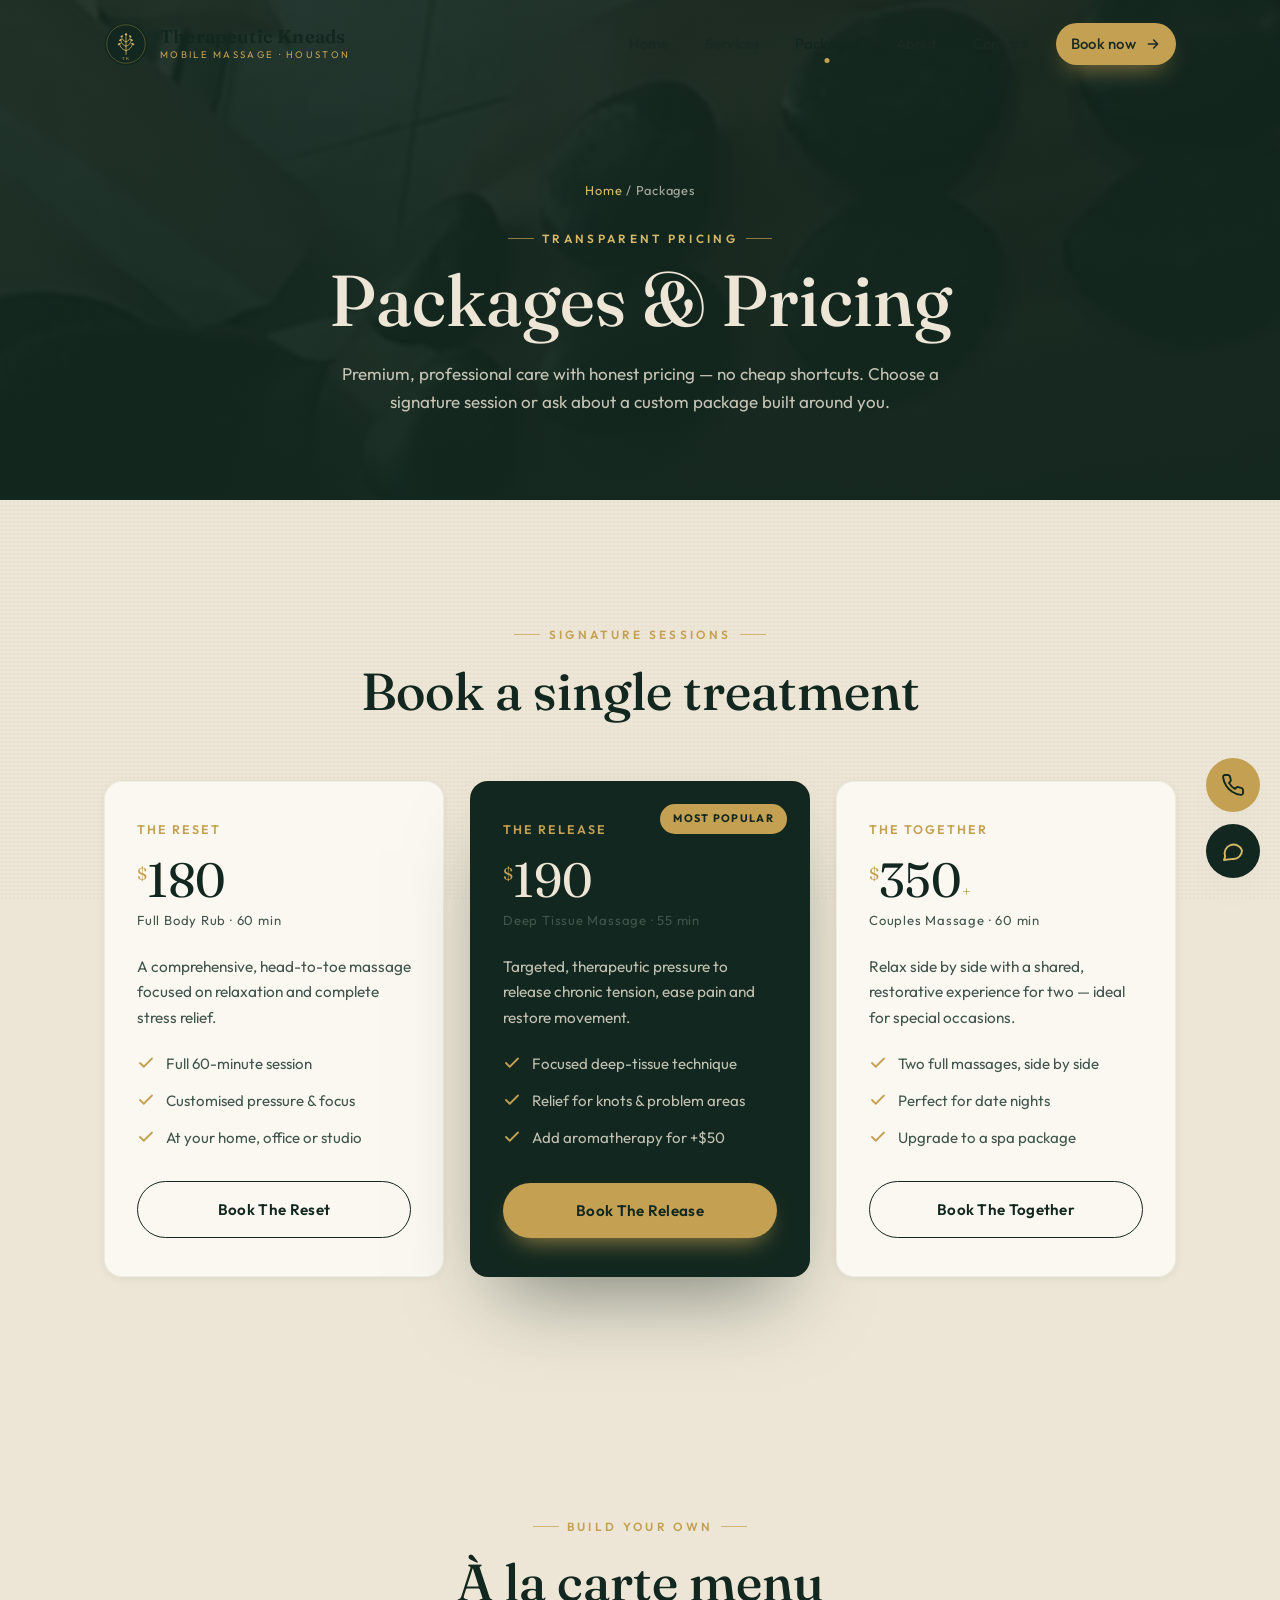
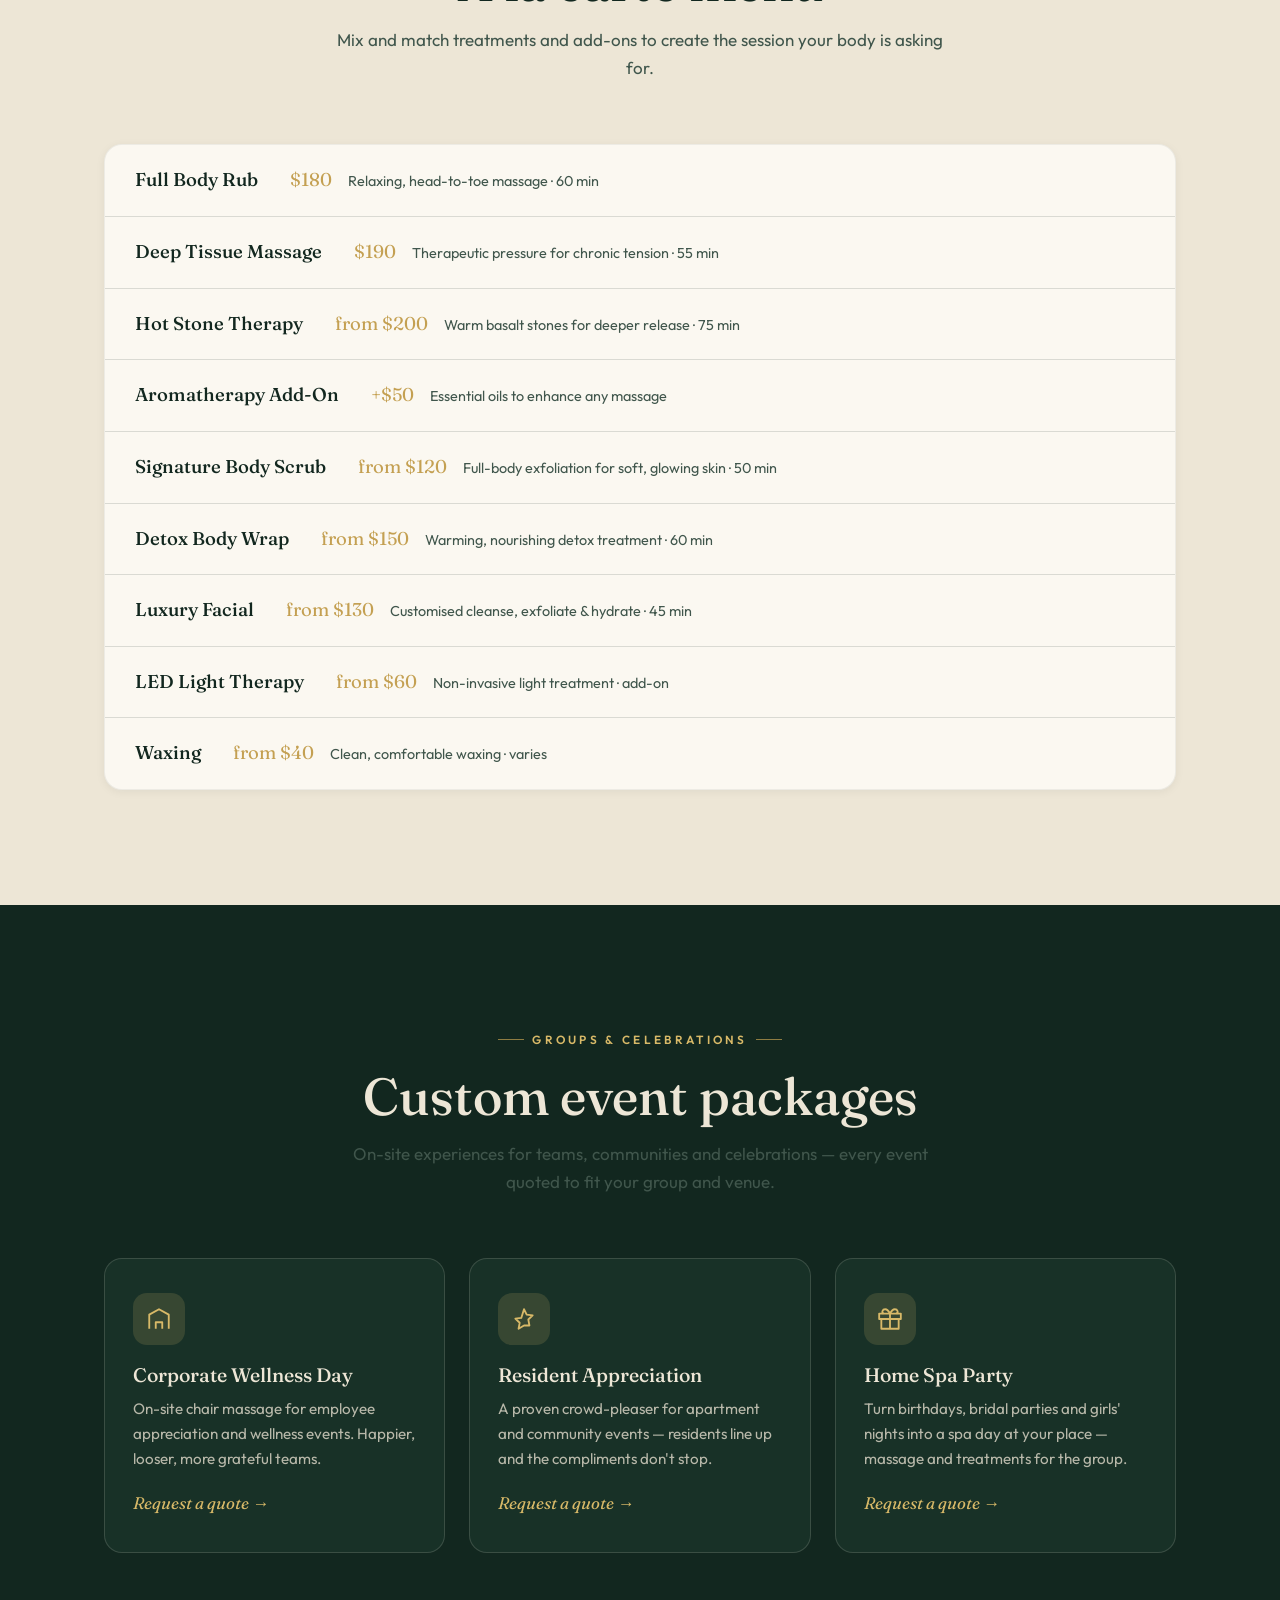
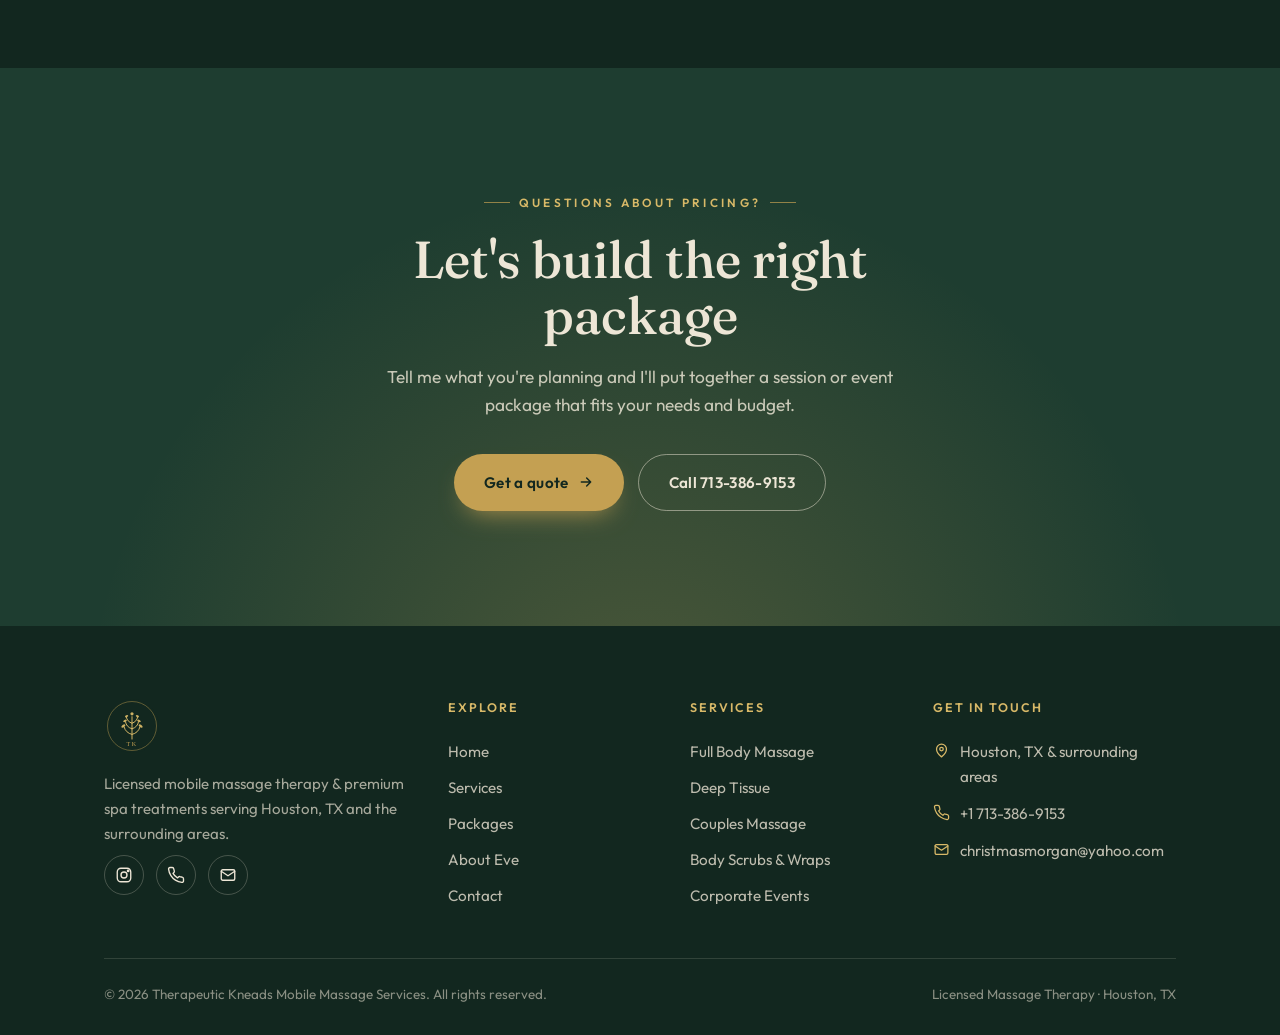
==== commit 65f07bf3: "Update packages.html" ====
--- a/packages.html
+++ b/packages.html
@@ -4,7 +4,7 @@
   <meta charset="UTF-8" />
   <meta name="viewport" content="width=device-width, initial-scale=1.0" />
   <title>Packages &amp; Pricing | Therapeutic Kneads Mobile Massage in Houston, TX</title>
-  <meta name="description" content="Massage and spa packages from Therapeutic Kneads in Houston — Full Body Rub $200, Deep Tissue $210, couples and event packages, plus à la carte add-ons. Premium, licensed, mobile care." />
+  <meta name="description" content="Massage and spa packages from Therapeutic Kneads in Houston — Full Body Massage $180, Deep Tissue $190, couples and event packages, plus à la carte add-ons. Premium, licensed, mobile care." />
   <link rel="icon" type="image/svg+xml" href="images/logo-mark.svg" />
   <link rel="preconnect" href="https://fonts.googleapis.com" />
   <link rel="preconnect" href="https://fonts.gstatic.com" crossorigin />
@@ -54,7 +54,7 @@
       <div class="price-grid">
         <article class="price reveal">
           <span class="price__name">The Reset</span>
-          <div class="price__amt"><sup>$</sup>200</div>
+          <div class="price__amt"><sup>$</sup>180</div>
           <div class="price__unit">Full Body Rub · 60 min</div>
           <p class="price__desc">A comprehensive, head-to-toe massage focused on relaxation and complete stress relief.</p>
           <ul>
@@ -68,7 +68,7 @@
         <article class="price feat-card reveal" data-delay="1">
           <span class="price__tag">Most popular</span>
           <span class="price__name">The Release</span>
-          <div class="price__amt"><sup>$</sup>210</div>
+          <div class="price__amt"><sup>$</sup>190</div>
           <div class="price__unit">Deep Tissue Massage · 55 min</div>
           <p class="price__desc">Targeted, therapeutic pressure to release chronic tension, ease pain and restore movement.</p>
           <ul>
@@ -81,7 +81,7 @@
 
         <article class="price reveal" data-delay="2">
           <span class="price__name">The Together</span>
-          <div class="price__amt"><sup>$</sup>380<span style="font-size:1rem;color:var(--gold)">+</span></div>
+          <div class="price__amt"><sup>$</sup>350<span style="font-size:1rem;color:var(--gold)">+</span></div>
           <div class="price__unit">Couples Massage · 60 min</div>
           <p class="price__desc">Relax side by side with a shared, restorative experience for two — ideal for special occasions.</p>
           <ul>
@@ -104,9 +104,9 @@
         <p>Mix and match treatments and add-ons to create the session your body is asking for.</p>
       </div>
       <div class="menu reveal">
-        <div class="menu__row"><h4>Full Body Rub</h4><span class="menu__dots"></span><span class="menu__price">$200</span><p>Relaxing, head-to-toe massage · 60 min</p></div>
-        <div class="menu__row"><h4>Deep Tissue Massage</h4><span class="menu__dots"></span><span class="menu__price">$210</span><p>Therapeutic pressure for chronic tension · 55 min</p></div>
-        <div class="menu__row"><h4>Hot Stone Therapy</h4><span class="menu__dots"></span><span class="menu__price">from $220</span><p>Warm basalt stones for deeper release · 75 min</p></div>
+        <div class="menu__row"><h4>Full Body Rub</h4><span class="menu__dots"></span><span class="menu__price">$180</span><p>Relaxing, head-to-toe massage · 60 min</p></div>
+        <div class="menu__row"><h4>Deep Tissue Massage</h4><span class="menu__dots"></span><span class="menu__price">$190</span><p>Therapeutic pressure for chronic tension · 55 min</p></div>
+        <div class="menu__row"><h4>Hot Stone Therapy</h4><span class="menu__dots"></span><span class="menu__price">from $200</span><p>Warm basalt stones for deeper release · 75 min</p></div>
         <div class="menu__row"><h4>Aromatherapy Add-On</h4><span class="menu__dots"></span><span class="menu__price">+$50</span><p>Essential oils to enhance any massage</p></div>
         <div class="menu__row"><h4>Signature Body Scrub</h4><span class="menu__dots"></span><span class="menu__price">from $120</span><p>Full-body exfoliation for soft, glowing skin · 50 min</p></div>
         <div class="menu__row"><h4>Detox Body Wrap</h4><span class="menu__dots"></span><span class="menu__price">from $150</span><p>Warming, nourishing detox treatment · 60 min</p></div>
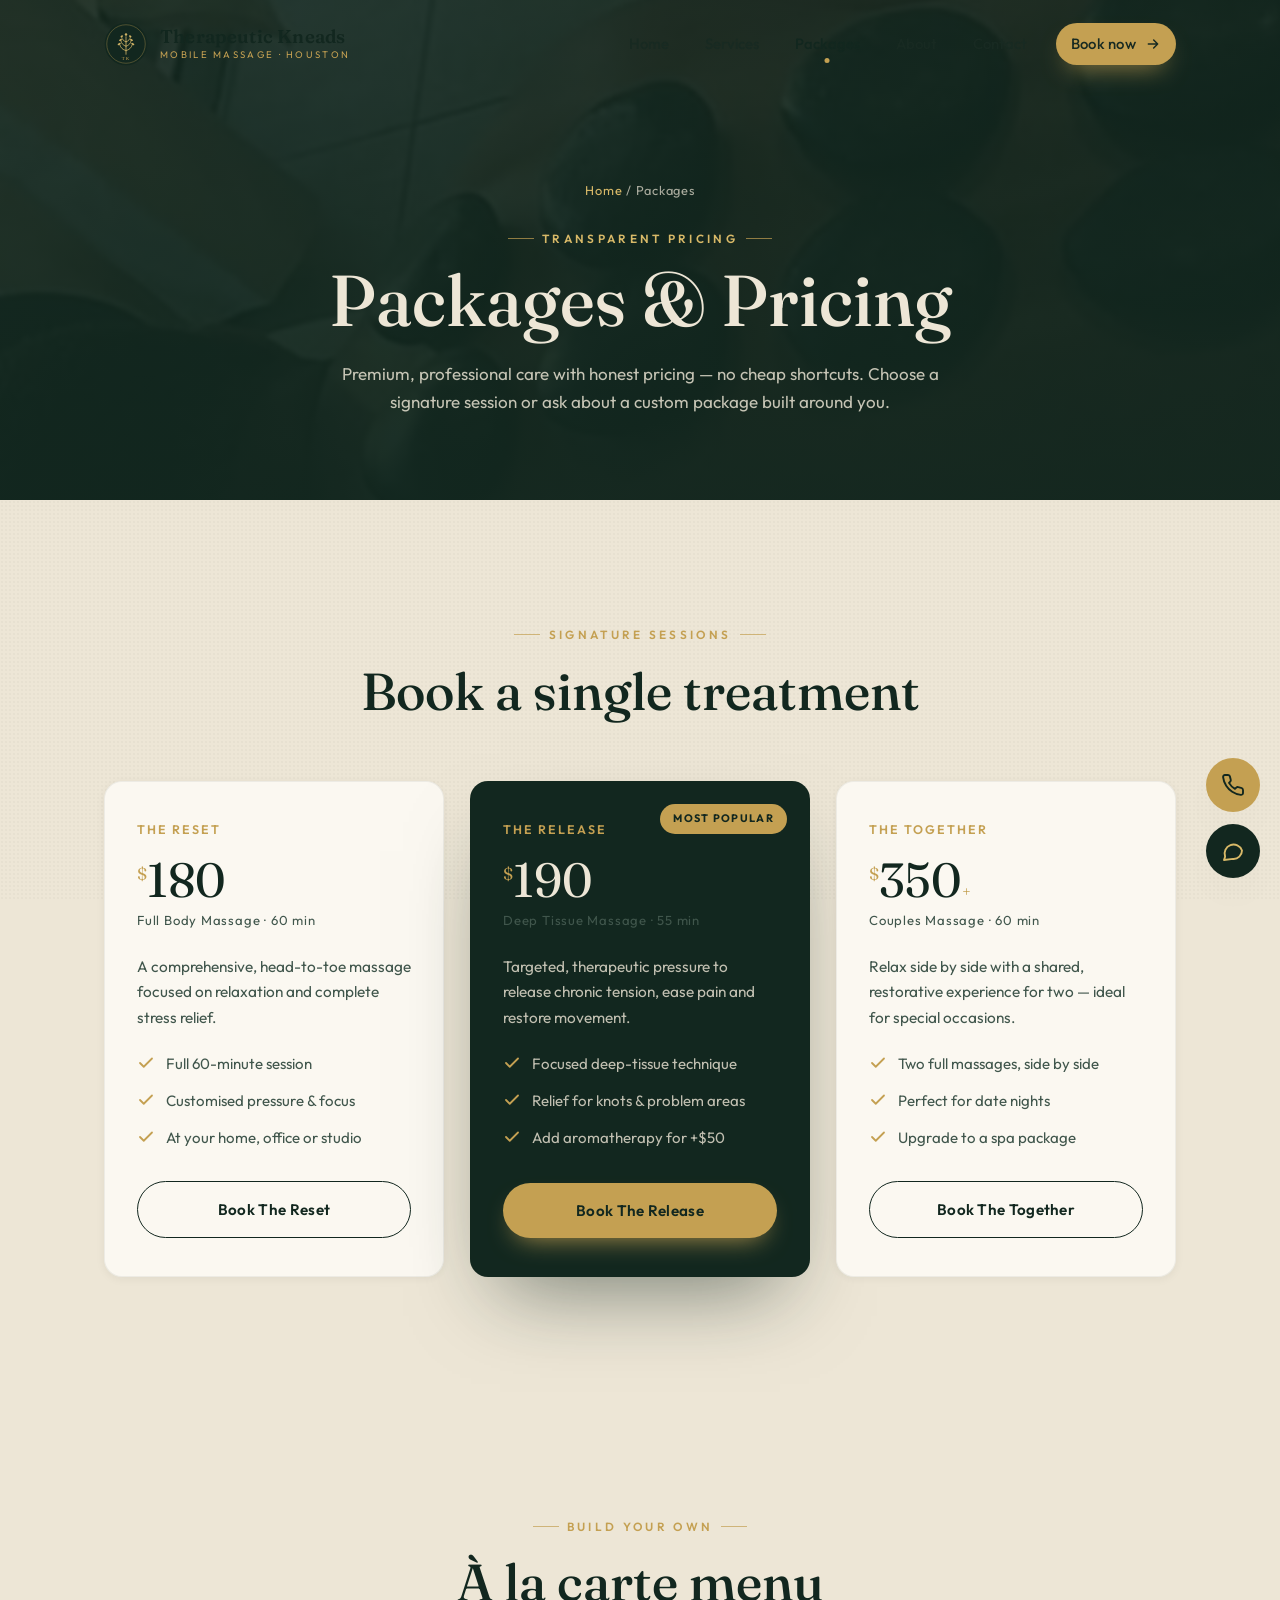
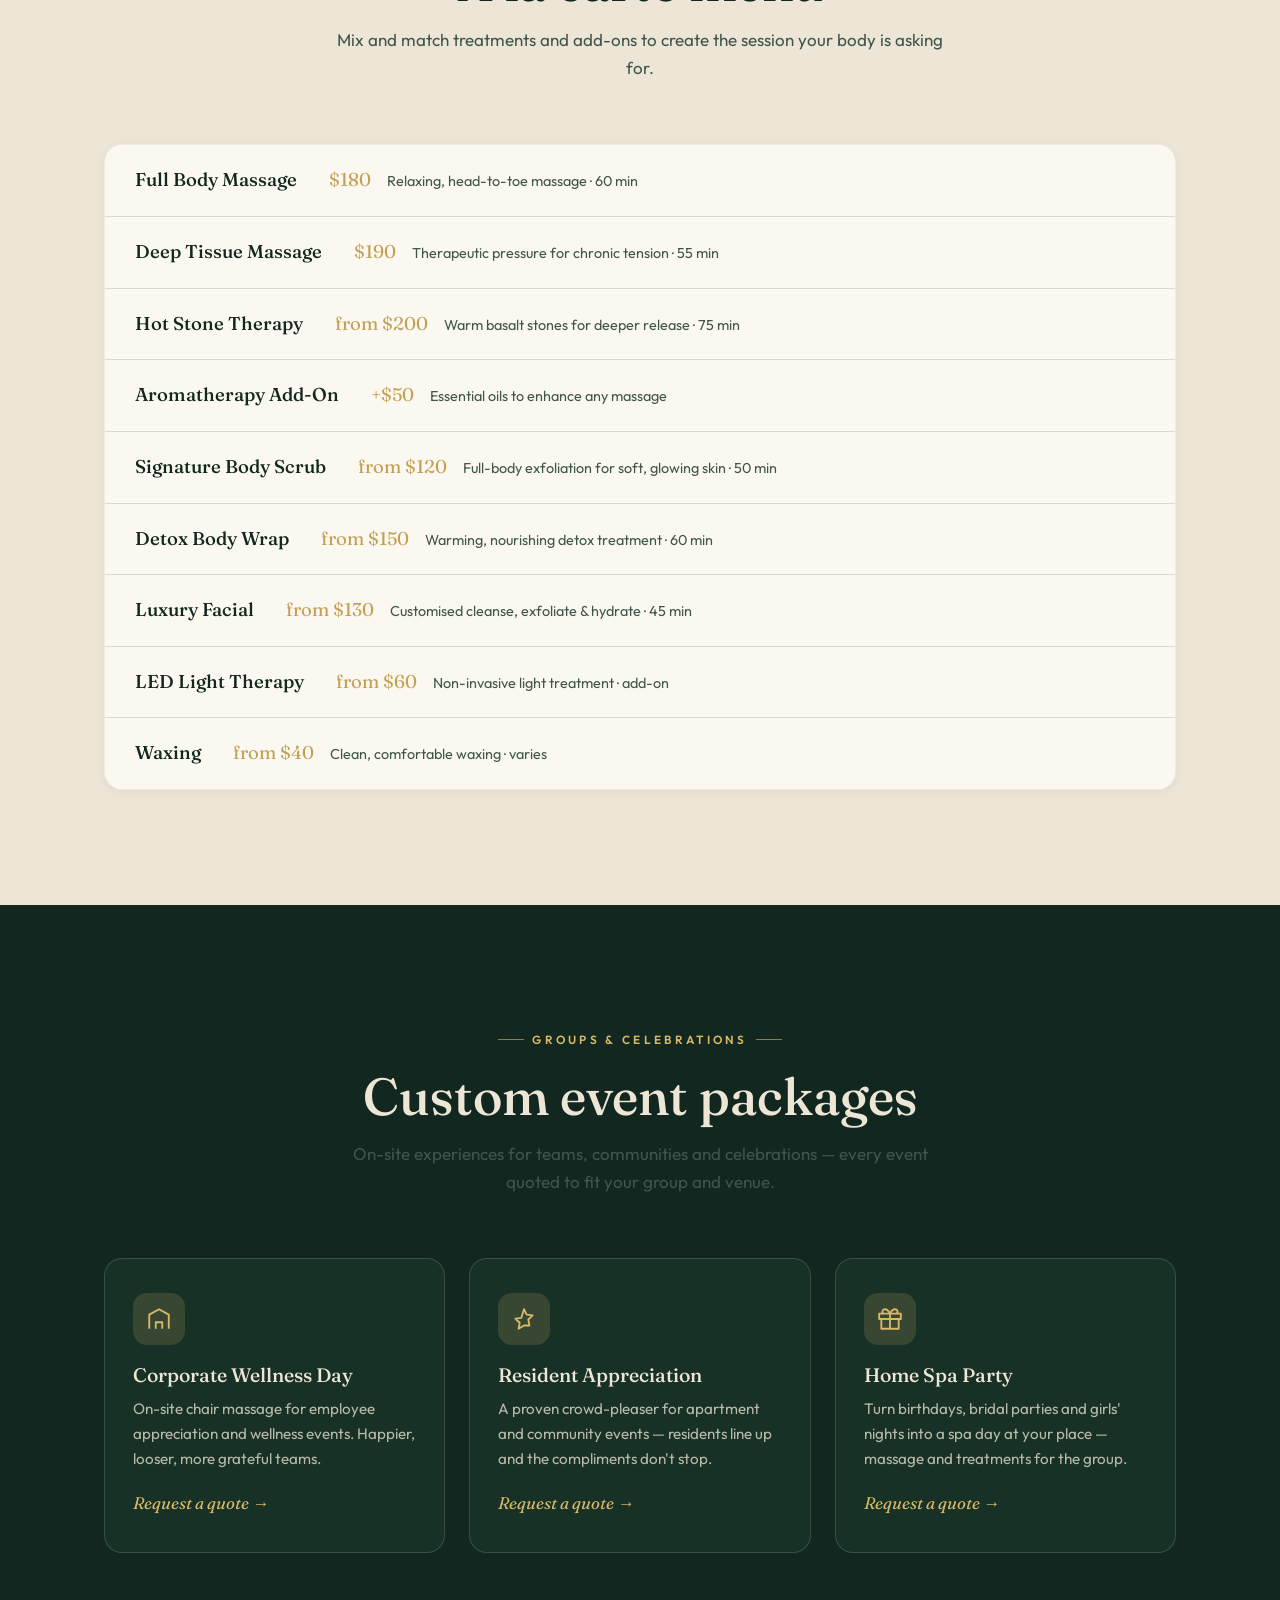
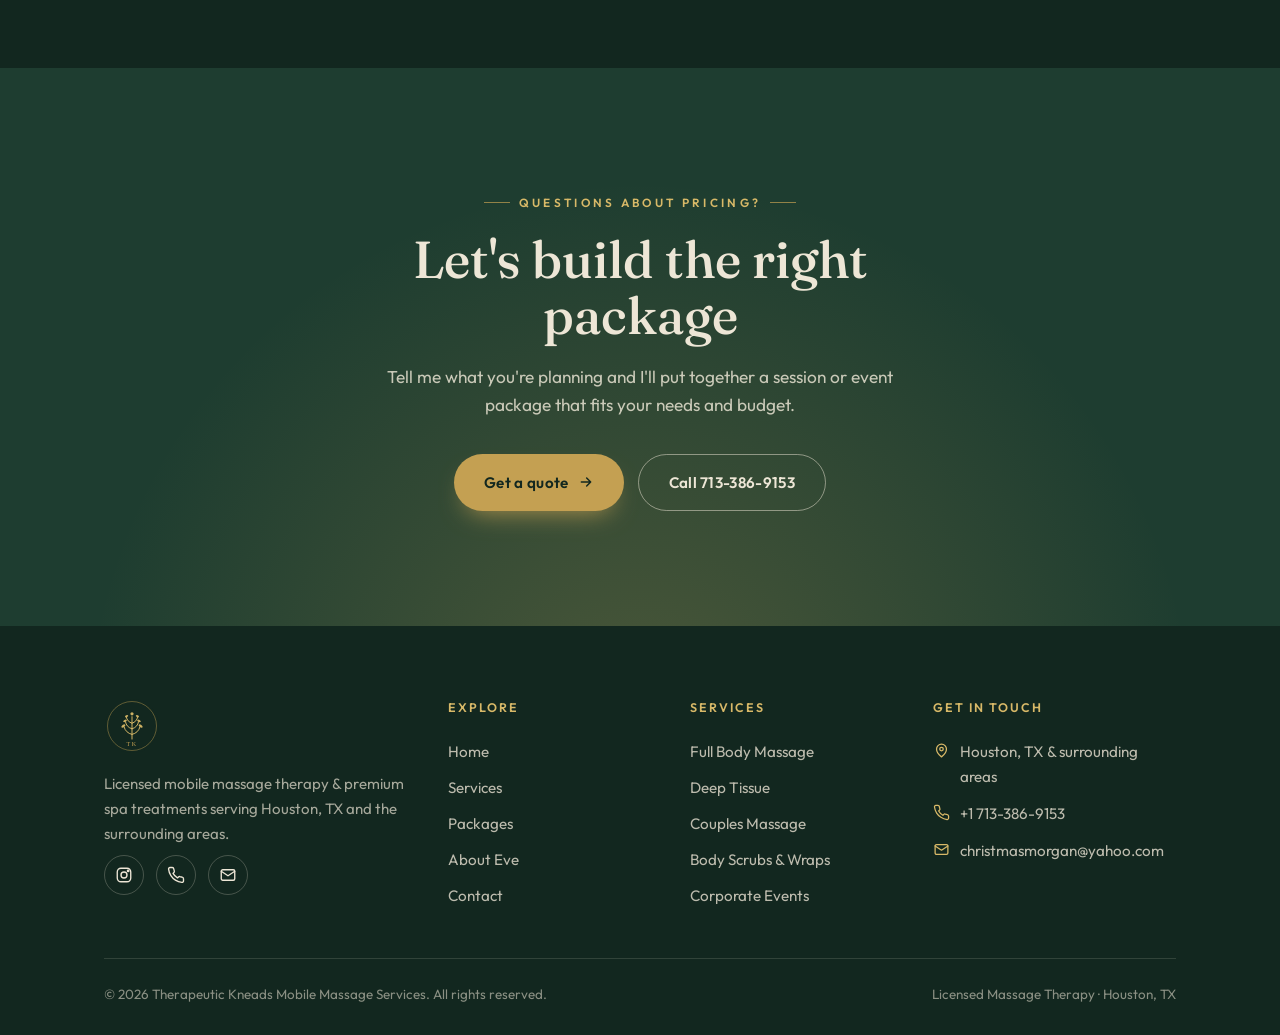
==== commit 0f7b0389: "Update packages.html" ====
--- a/packages.html
+++ b/packages.html
@@ -55,7 +55,7 @@
         <article class="price reveal">
           <span class="price__name">The Reset</span>
           <div class="price__amt"><sup>$</sup>180</div>
-          <div class="price__unit">Full Body Rub · 60 min</div>
+          <div class="price__unit">Full Body Massage · 60 min</div>
           <p class="price__desc">A comprehensive, head-to-toe massage focused on relaxation and complete stress relief.</p>
           <ul>
             <li><svg viewBox="0 0 24 24" fill="none" stroke="currentColor" stroke-width="2.4"><path d="M20 6L9 17l-5-5" stroke-linecap="round" stroke-linejoin="round"/></svg>Full 60-minute session</li>
@@ -104,7 +104,7 @@
         <p>Mix and match treatments and add-ons to create the session your body is asking for.</p>
       </div>
       <div class="menu reveal">
-        <div class="menu__row"><h4>Full Body Rub</h4><span class="menu__dots"></span><span class="menu__price">$180</span><p>Relaxing, head-to-toe massage · 60 min</p></div>
+        <div class="menu__row"><h4>Full Body Massage</h4><span class="menu__dots"></span><span class="menu__price">$180</span><p>Relaxing, head-to-toe massage · 60 min</p></div>
         <div class="menu__row"><h4>Deep Tissue Massage</h4><span class="menu__dots"></span><span class="menu__price">$190</span><p>Therapeutic pressure for chronic tension · 55 min</p></div>
         <div class="menu__row"><h4>Hot Stone Therapy</h4><span class="menu__dots"></span><span class="menu__price">from $200</span><p>Warm basalt stones for deeper release · 75 min</p></div>
         <div class="menu__row"><h4>Aromatherapy Add-On</h4><span class="menu__dots"></span><span class="menu__price">+$50</span><p>Essential oils to enhance any massage</p></div>
